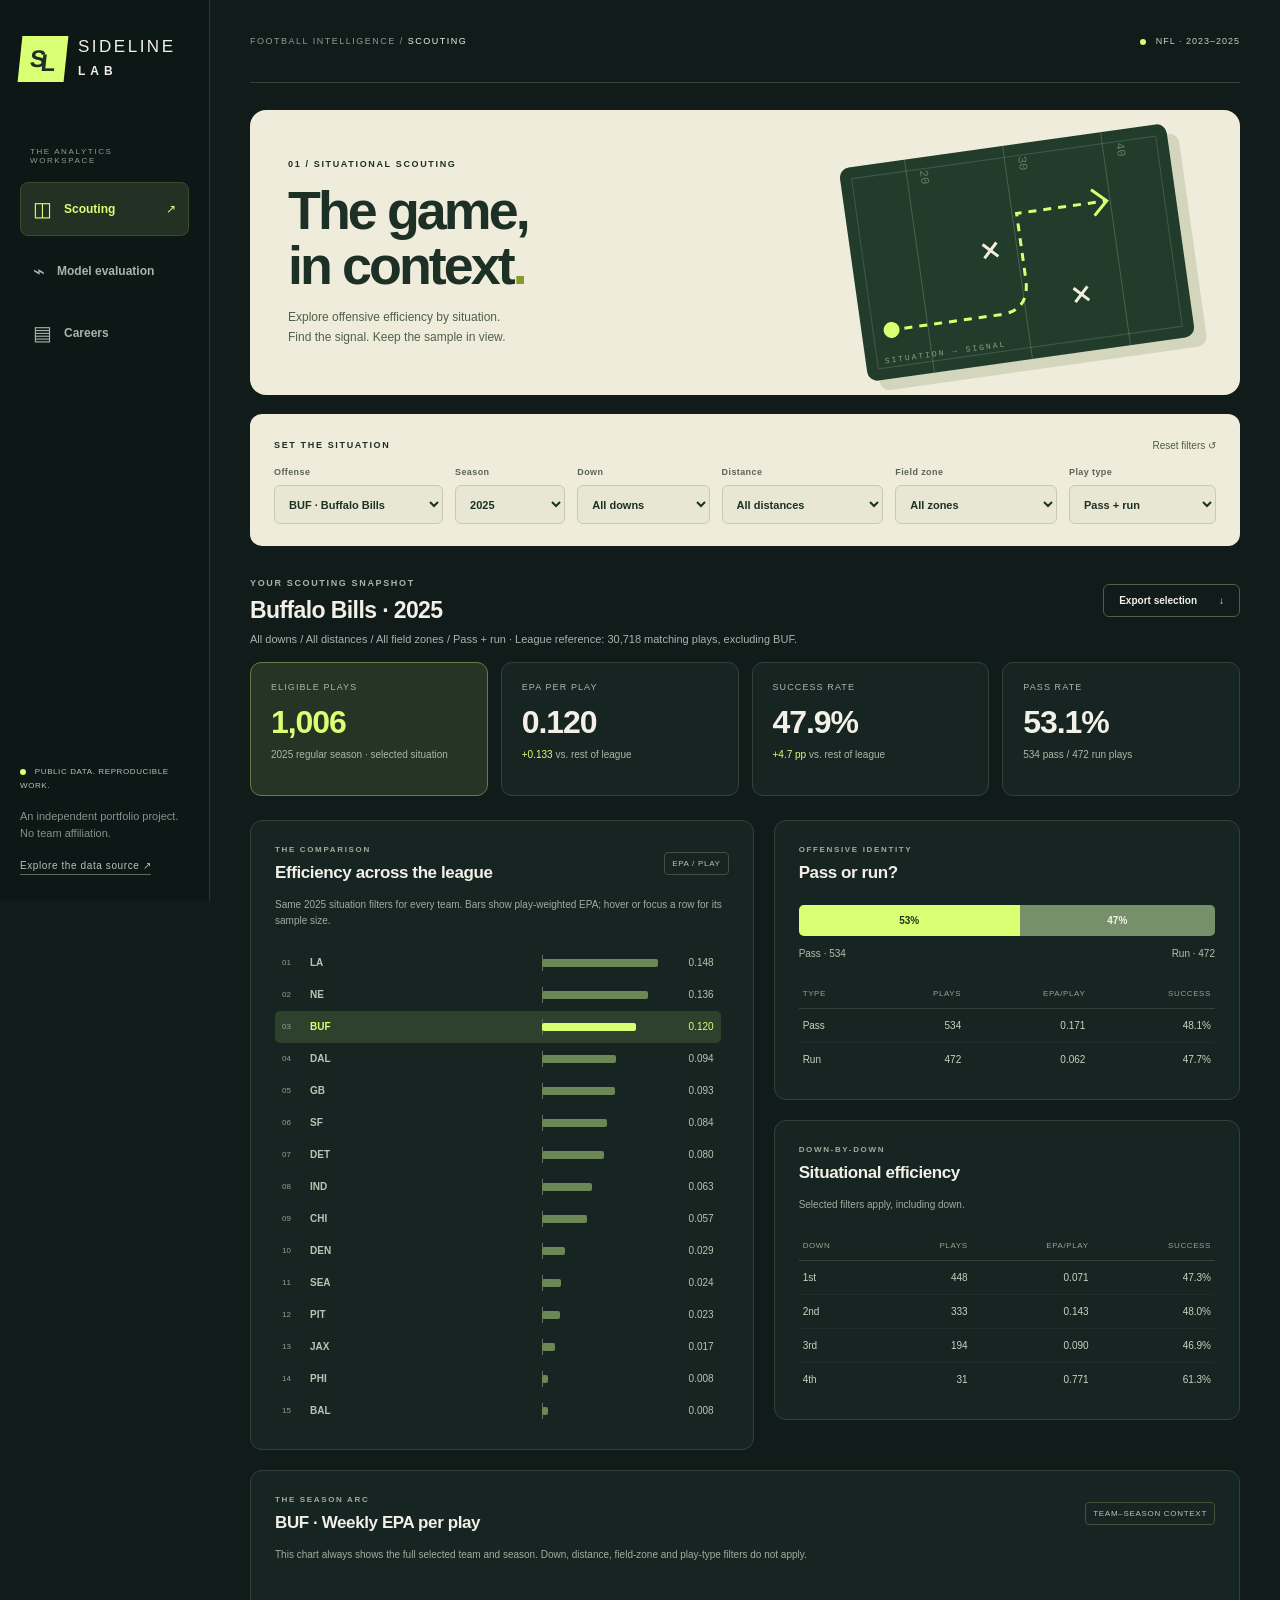
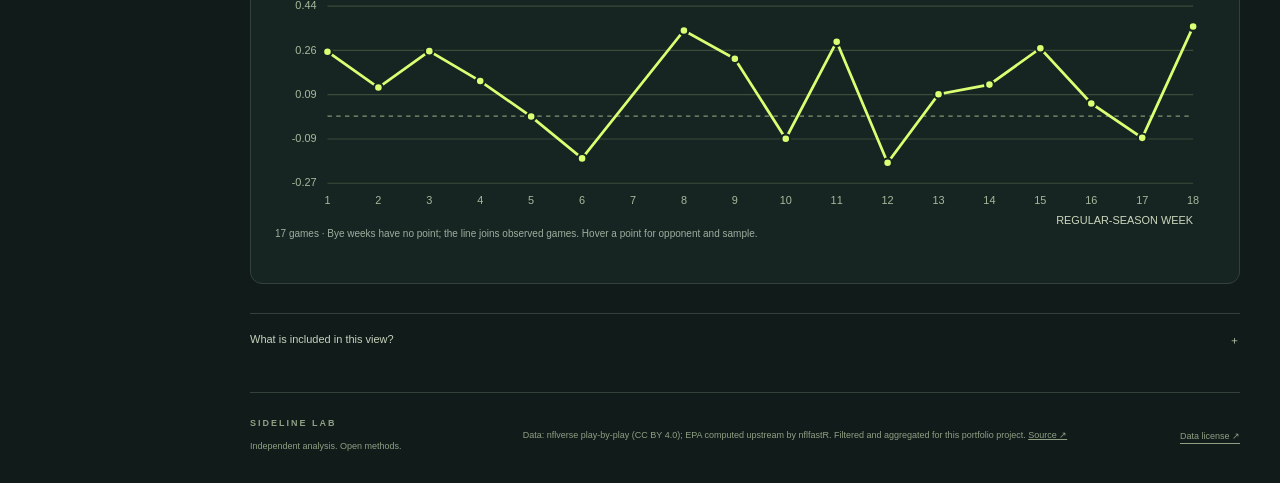
==== web/index.html @ 881b0ecb "Build Sideline Lab sports analytics portfolio" ====
<!doctype html>
<html lang="en">
<head>
  <meta charset="utf-8">
  <meta name="viewport" content="width=device-width, initial-scale=1">
  <meta name="description" content="Sideline Lab: reproducible NFL situational scouting, honest model evaluation, and a sourced sports analytics career tracker.">
  <meta name="color-scheme" content="dark light">
  <title>Sideline Lab · Sports analytics</title>
  <link rel="stylesheet" href="styles.css">
  <script src="app.js" defer></script>
</head>
<body>
  <a class="skip-link" href="#main">Skip to dashboard</a>
  <aside class="sidebar">
    <a class="brand" href="#scouting" aria-label="Sideline Lab home"><span class="brand-mark">S<span>L</span></span><span>SIDELINE<br><b>LAB</b></span></a>
    <p class="sidebar-label">THE ANALYTICS WORKSPACE</p>
    <nav class="tablist" role="tablist" aria-label="Dashboard views">
      <button id="tab-scouting" role="tab" aria-selected="true" aria-controls="scouting" tabindex="0" data-tab="scouting"><span aria-hidden="true">◫</span> Scouting <span class="nav-arrow" aria-hidden="true">↗</span></button>
      <button id="tab-model" role="tab" aria-selected="false" aria-controls="model" tabindex="-1" data-tab="model"><span aria-hidden="true">⌁</span> Model evaluation</button>
      <button id="tab-careers" role="tab" aria-selected="false" aria-controls="careers" tabindex="-1" data-tab="careers"><span aria-hidden="true">▤</span> Careers</button>
    </nav>
    <div class="sidebar-bottom"><span class="live-dot"></span> PUBLIC DATA. REPRODUCIBLE WORK.<p>An independent portfolio project.<br>No team affiliation.</p><a href="https://github.com/nflverse/nflverse-data/releases/tag/pbp" target="_blank" rel="noopener noreferrer">Explore the data source ↗</a></div>
  </aside>
  <main id="main" tabindex="-1">
    <header class="topbar"><span>FOOTBALL INTELLIGENCE / <b id="view-label">SCOUTING</b></span><span class="topbar-tag"><span class="live-dot"></span> NFL · 2023–2025</span></header>
    <div id="load-error" class="error-box" role="alert" hidden></div>
    <div id="loading" class="loading" role="status">Loading the playbook<span class="loading-dots">…</span></div>
    <section id="scouting" class="view" role="tabpanel" aria-labelledby="tab-scouting" hidden>
      <div class="hero"><div><p class="eyebrow">01 / SITUATIONAL SCOUTING</p><h1>The game,<br>in context<span>.</span></h1><p class="hero-copy">Explore offensive efficiency by situation.<br>Find the signal. Keep the sample in view.</p></div><div class="field-art" aria-hidden="true"><div class="field-line line-1"></div><div class="field-line line-2"></div><div class="field-line line-3"></div><span class="field-num n20">20</span><span class="field-num n30">30</span><span class="field-num n40">40</span><svg viewBox="0 0 330 180"><path d="M28 147 H140 Q170 147 170 115 V49 H260" fill="none" stroke="#d9ff72" stroke-width="3" stroke-dasharray="8 7"/><path d="m247 36 14 13-14 13" fill="none" stroke="#d9ff72" stroke-width="3"/><circle cx="30" cy="147" r="8" fill="#d9ff72"/><path d="m132 75 14 14m0-14-14 14m84 42 14 14m0-14-14 14" stroke="#f3eddd" stroke-width="3"/></svg><span class="field-badge">SITUATION → SIGNAL</span></div></div>
      <section class="filter-panel" aria-label="Scouting filters">
        <div class="filter-heading"><span class="eyebrow">SET THE SITUATION</span><button class="text-button" id="reset-filters">Reset filters ↺</button></div>
        <div class="filter-grid">
          <label>Offense<select id="team"></select></label><label>Season<select id="season"></select></label><label>Down<select id="down"><option value="all">All downs</option><option value="1">1st down</option><option value="2">2nd down</option><option value="3">3rd down</option><option value="4">4th down</option></select></label><label>Distance<select id="distance"><option value="all">All distances</option></select></label><label>Field zone<select id="field-zone"><option value="all">All zones</option></select></label><label>Play type<select id="play-type"><option value="all">Pass + run</option><option value="pass">Pass</option><option value="run">Run</option></select></label>
        </div>
      </section>
      <div class="section-heading"><div><p class="eyebrow">YOUR SCOUTING SNAPSHOT</p><h2 id="snapshot-title">Offensive profile</h2></div><button id="export-csv" class="button secondary">Export selection <span aria-hidden="true">↓</span></button></div>
      <p class="selection-summary" id="selection-summary" aria-live="polite"></p>
      <div id="sample-warning" class="notice" role="status" hidden></div>
      <div id="kpis" class="kpi-grid"></div>
      <div class="chart-grid">
        <article class="panel leaderboard-panel"><div class="panel-heading"><div><p class="eyebrow">THE COMPARISON</p><h3>Efficiency across the league</h3></div><span class="pill">EPA / PLAY</span></div><p class="chart-note" id="leaderboard-note"></p><div id="leaderboard" class="leaderboard"></div></article>
        <div class="stack"><article class="panel"><div class="panel-heading"><div><p class="eyebrow">OFFENSIVE IDENTITY</p><h3>Pass or run?</h3></div></div><div id="play-mix"></div><div id="play-type-comparison"></div></article><article class="panel"><div class="panel-heading"><div><p class="eyebrow">DOWN-BY-DOWN</p><h3>Situational efficiency</h3></div></div><p class="chart-note">Selected filters apply, including down.</p><div id="situations"></div></article></div>
      </div>
      <article class="panel weekly-panel"><div class="panel-heading"><div><p class="eyebrow">THE SEASON ARC</p><h3 id="weekly-title">Weekly EPA per play</h3></div><span class="pill">TEAM–SEASON CONTEXT</span></div><p class="chart-note">This chart always shows the full selected team and season. Down, distance, field-zone and play-type filters do not apply.</p><div id="weekly-chart"></div></article>
      <details class="methodology"><summary>What is included in this view? <span aria-hidden="true">＋</span></summary><div><p>Regular-season pass and run plays with a valid down, team, opponent and EPA. Quarterback scrambles, kneels and spikes are excluded. This is a filtered offensive sample, not every team snap.</p><p><b>EPA</b> is expected points added, supplied by nflfastR through nflverse. <b>Success</b> means EPA &gt; 0. Rates are play-weighted. The league reference uses the same selected situation and excludes the selected team. Historical results describe what happened; they do not establish what a coach should call next.</p><p>Field zones: red zone ≤ 20 yards from goal; opponent half &gt; 20 to 50; own half &gt; 50. Short distance includes goal-to-go at zero yards. Individual-play observations are correlated within games; no independent-play confidence interval is presented for EPA.</p><div id="audit-table"></div></div></details>
    </section>
    <section id="model" class="view" role="tabpanel" aria-labelledby="tab-model" hidden>
      <div class="page-intro"><p class="eyebrow">02 / MODEL EVALUATION</p><h1>Show the model.<br>Show its limits<span>.</span></h1><p>A transparent success-probability baseline with a fixed 2025 holdout.</p></div>
      <div class="notice model-notice"><b>A descriptive model, not a play recommendation.</b> Play type is observed, not randomized. These predictions do not estimate the causal effect of calling a pass or run.</div>
      <div class="split-timeline"><div><span>01 / SELECT</span><b>2023 → 2024</b><p>Fit on 2023. Select regularization using 2024 Brier score.</p></div><div><span>02 / REFIT</span><b>2023 + 2024</b><p>Refit with the selected penalty. Preprocessing learns from training data only.</p></div><div class="heldout"><span>03 / FIXED HOLDOUT</span><b>2025</b><p>Evaluate once on the full held-out season. No random play split.</p></div></div>
      <div id="model-kpis" class="kpi-grid"></div>
      <div class="chart-grid model-grid"><article class="panel"><div class="panel-heading"><div><p class="eyebrow">PROBABILITIES, CHECKED</p><h3>Calibration on unseen games</h3></div><span class="pill">2025 ONLY</span></div><p class="chart-note">Each point is a prediction bin. Whiskers show the 95% Wilson interval for observed success; the dashed line is perfect calibration.</p><div id="calibration-chart"></div><div class="chart-legend"><span><i class="legend-dot"></i> Observed success</span><span><i class="legend-line"></i> Perfect calibration</span></div></article><article class="panel"><div class="panel-heading"><div><p class="eyebrow">EARN THE COMPLEXITY</p><h3>Model vs. constant baseline</h3></div></div><div id="metric-table"></div><div id="bootstrap-result" class="inset-note"></div></article></div>
      <article class="panel"><div class="panel-heading"><div><p class="eyebrow">THE EVIDENCE</p><h3>Calibration detail</h3></div></div><div id="calibration-table" class="table-scroll"></div></article>
      <details class="methodology"><summary>Model design and limitations <span aria-hidden="true">＋</span></summary><div><p id="model-method"></p><p id="model-features"></p><p>The constant baseline predicts the 2023–2024 training success rate for every test play. AUC measures discrimination; Brier score and log loss measure probability quality. Lower Brier/log loss and higher AUC are better. A modest AUC can coexist with a small improvement in calibration-oriented scores.</p><p>Player identity, personnel, defensive alignment, play design and injuries are absent. This is a simple benchmark, not a production scouting system. Intervals for calibration are binomial summaries; game-cluster bootstrap uncertainty for the Brier difference is conditional on the fitted model and does not include model-training uncertainty.</p></div></details>
    </section>
    <section id="careers" class="view" role="tabpanel" aria-labelledby="tab-careers" hidden>
      <div class="page-intro"><p class="eyebrow">03 / THE CAREER LANDSCAPE</p><h1>Build for the<br>work teams need<span>.</span></h1><p>Analyst, data science and data engineering leads, with source links and visible review limits.</p></div>
      <div id="career-error" class="error-box" hidden></div>
      <div id="career-stats" class="career-stats"></div>
      <div class="notice"><b>A readable listing is a lead.</b> “Application form verified” means a form was visible when checked. “Listed” means the source was accessible; ongoing acceptance may need confirmation. Blocked and unreviewed boards do not mean zero vacancies.</div>
      <section class="filter-panel" aria-label="Career filters"><div class="filter-grid career-filters"><label>Search<input id="career-search" type="search" placeholder="Team, title or skill…"></label><label>League<select id="career-league"><option value="all">All leagues</option></select></label><label>Role family<select id="career-family"><option value="all">All role families</option></select></label><label>Evidence status<select id="career-status"><option value="all">All statuses</option></select></label></div></section>
      <div class="section-heading"><div><p class="eyebrow">SOURCE-LINKED OPPORTUNITIES</p><h2 id="career-result-count" aria-live="polite">Role leads</h2></div><span id="checked-on" class="muted"></span></div><div id="job-list" class="job-list"></div>
      <article class="panel coverage-panel"><div class="panel-heading"><div><p class="eyebrow">COVERAGE IS PART OF THE RESULT</p><h3>Team career-board review</h3></div></div><p class="chart-note">This inventory defines the research scope. Dynamic or inaccessible boards remain visible. The table follows the selected league and search.</p><div id="coverage-table" class="table-scroll"></div></article>
    </section>
    <footer><div><b>SIDELINE LAB</b><span>Independent analysis. Open methods.</span></div><p id="attribution">Data: nflverse · EPA: nflfastR · CC BY 4.0</p><a href="https://creativecommons.org/licenses/by/4.0/" target="_blank" rel="noopener noreferrer">Data license ↗</a></footer>
  </main>
</body>
</html>
---- web/styles.css ----
@import url('data:text/css,');
:root{--bg:#101b1a;--panel:#172522;--panel-2:#1c2e29;--line:#32423a;--text:#f2f0e7;--muted:#a7b5ac;--lime:#d9ff72;--cream:#f0ecdc;--ink:#1c3025;--orange:#f5b582;--red:#ed9b8e;--radius:16px;--sidebar:210px;font-family:Inter,ui-sans-serif,-apple-system,BlinkMacSystemFont,"Segoe UI",sans-serif;color:var(--text);background:var(--bg);font-synthesis:none}
*{box-sizing:border-box}body{margin:0}button,input,select{font:inherit}button,a,select,input{ -webkit-tap-highlight-color:transparent}button,a{touch-action:manipulation}button{cursor:pointer}a{color:inherit}button:focus-visible,a:focus-visible,select:focus-visible,input:focus-visible,summary:focus-visible{outline:3px solid var(--orange);outline-offset:4px}button:disabled{cursor:not-allowed;opacity:.45}[hidden]{display:none!important}.skip-link{position:fixed;top:-100px;left:20px;z-index:100;background:var(--lime);color:var(--ink);padding:14px;border-radius:8px}.skip-link:focus{top:15px}.sidebar{position:fixed;inset:0 auto 0 0;width:var(--sidebar);padding:36px 20px 25px;background:#0d1715;border-right:1px solid #2a3a30;display:flex;flex-direction:column;z-index:10}.brand{display:flex;align-items:center;gap:12px;text-decoration:none;font-size:17px;letter-spacing:2.5px;line-height:1.35}.brand b{font-size:12px;letter-spacing:5px}.brand-mark{width:46px;height:46px;color:var(--ink);background:var(--lime);display:flex;align-items:center;justify-content:center;font-weight:850;font-size:24px;letter-spacing:-5px;transform:skew(-6deg);padding-right:5px}.brand-mark span{padding-top:9px}.sidebar-label{font-size:8px;letter-spacing:1.6px;color:#8d9c92;margin:65px 10px 17px}.tablist{display:flex;flex-direction:column;gap:8px}.tablist button{display:flex;align-items:center;gap:12px;color:var(--muted);border:1px solid transparent;background:transparent;padding:14px 12px;border-radius:8px;text-align:left;font-size:12px;font-weight:600;white-space:nowrap}.tablist button>span:first-child{font-size:20px;font-weight:400}.tablist button[aria-selected=true]{color:var(--lime);background:#223124;border-color:#3c4b2c}.nav-arrow{margin-left:auto}.sidebar-bottom{margin-top:auto;font-size:8px;line-height:1.8;letter-spacing:.6px;color:#b6c2b6}.sidebar-bottom p{font-size:11px;color:#83938a;letter-spacing:0;line-height:1.6;margin:14px 0}.sidebar-bottom a{font-size:10px;text-decoration:none;border-bottom:1px solid #5c6c58;padding-bottom:3px}.live-dot{display:inline-block;width:6px;height:6px;border-radius:50%;background:var(--lime);margin-right:6px;vertical-align:middle}main{margin-left:var(--sidebar);padding:0 40px;max-width:1800px}.topbar{display:flex;justify-content:space-between;gap:20px;align-items:center;height:83px;color:#889e92;font-size:9px;letter-spacing:1.5px;border-bottom:1px solid var(--line);margin-bottom:27px}.topbar b{color:var(--text);font-weight:500}.topbar-tag{color:#c3d1c3;font-size:9px;letter-spacing:1px}.hero{background:var(--cream);color:var(--ink);border-radius:var(--radius);min-height:285px;padding:32px 38px;display:flex;justify-content:space-between;align-items:center;overflow:hidden;position:relative}.eyebrow{font-size:9px;letter-spacing:1.65px;font-weight:650;margin:0 0 12px;line-height:1.5}.hero h1,.page-intro h1{font-size:clamp(34px,4.2vw,58px);font-weight:650;letter-spacing:-2.9px;line-height:1.02;margin:0 0 15px}.hero h1>span{color:#859c2c}.hero-copy{font-size:12px;line-height:1.65;color:#50604a;margin:0}.field-art{position:relative;width:330px;min-width:260px;height:215px;background:#213c2a;border-radius:10px;transform:rotate(-8deg);box-shadow:11px 11px 0 #d3d5bc;margin-right:20px;overflow:hidden}.field-art:after{content:"";position:absolute;inset:11px;border:1px solid #ffffff25;pointer-events:none}.field-line{position:absolute;top:0;bottom:0;width:1px;background:#d9e5d438}.line-1{left:20%}.line-2{left:50%}.line-3{left:80%}.field-art svg{position:absolute;inset:13px 0 0;width:100%;height:90%}.field-num{position:absolute;top:13px;color:#d5e5ca60;font:12px monospace;transform:rotate(90deg)}.n20{left:23%}.n30{left:53%}.n40{left:83%}.field-badge{position:absolute;bottom:14px;left:19px;color:#e6eddb8c;font:8px monospace;letter-spacing:2px}.filter-panel{background:var(--cream);color:var(--ink);padding:22px 24px;border-radius:12px;margin-top:19px}.filter-heading{display:flex;align-items:center;justify-content:space-between;margin-bottom:12px}.filter-heading .eyebrow{margin:0}.text-button{border:0;background:transparent;color:#4b5e40;font-size:10px;padding:4px 0}.filter-grid{display:grid;grid-template-columns:1.15fr .75fr .9fr 1.1fr 1.1fr 1fr;gap:12px}.filter-grid label{font-size:9px;color:#5b6551;letter-spacing:.4px;font-weight:600;display:flex;flex-direction:column;gap:8px}select,input{width:100%;min-height:39px;border:1px solid #c5cbb4;background:#e7e7d4;color:var(--ink);border-radius:6px;padding:9px 10px;font-size:11px;font-weight:550}input::placeholder{color:#79836d}select{cursor:pointer;padding-right:25px}.section-heading{display:flex;align-items:center;justify-content:space-between;gap:18px;margin-top:31px;margin-bottom:9px}.section-heading .eyebrow{color:var(--muted);margin-bottom:6px}h2{font-size:23px;letter-spacing:-.6px;margin:0;font-weight:550}h3{font-size:17px;letter-spacing:-.4px;margin:0;font-weight:550}.button{display:inline-flex;justify-content:center;align-items:center;gap:22px;border:1px solid #53644d;background:var(--lime);border-radius:6px;color:var(--ink);padding:10px 15px;font-size:10px;font-weight:650}.button.secondary{background:transparent;color:var(--text);border-color:#516043}.selection-summary{font-size:11px;color:var(--muted);margin:0 0 17px}.kpi-grid{display:grid;grid-template-columns:repeat(4,1fr);gap:13px;margin:16px 0 24px}.kpi{background:var(--panel);border:1px solid var(--line);border-radius:11px;padding:19px 20px;min-height:134px}.kpi:first-child{border-color:#647c48;background:#253425}.kpi-label{color:#a7b8a7;text-transform:uppercase;font-size:9px;letter-spacing:1.1px;display:flex;justify-content:space-between}.kpi-number{font-size:32px;letter-spacing:-1.1px;margin:14px 0 9px;font-weight:550;line-height:1}.kpi-number.lime{color:var(--lime)}.kpi-detail{font-size:10px;color:#a9b7a6;line-height:1.5;margin:0}.positive{color:var(--lime)}.negative{color:var(--orange)}.chart-grid{display:grid;grid-template-columns:1.08fr 1fr;gap:20px;align-items:stretch}.panel{background:var(--panel);border:1px solid var(--line);border-radius:12px;padding:23px 24px;min-width:0}.panel-heading{display:flex;justify-content:space-between;gap:12px;align-items:center;margin-bottom:14px}.panel-heading .eyebrow{font-size:8px;color:#9caf9b;margin-bottom:7px}.pill{font-size:8px;letter-spacing:.7px;border:1px solid #41513c;border-radius:4px;padding:6px 7px;color:#b6c5a9;white-space:nowrap;flex-shrink:0}.chart-note{font-size:10px;color:#9dae9f;line-height:1.6;margin:0 0 18px}.stack{display:flex;flex-direction:column;gap:20px}.leaderboard{max-height:479px;overflow-y:auto;padding-right:8px;scrollbar-color:#5e744c var(--panel);scrollbar-width:thin}.rank-row{display:grid;grid-template-columns:20px 44px 1fr 48px;gap:8px;align-items:center;padding:8px 7px;font-size:10px;border-radius:5px}.rank-row.selected{background:#2d412d}.rank{font-size:8px;color:#91a18f}.team-abbr{font-weight:650;color:#b8c5b3}.rank-row.selected .team-abbr{color:var(--lime)}.bar-track{height:16px;background:linear-gradient(to right,transparent calc(var(--zero) - .5px),#60705b calc(var(--zero) - .5px),#60705b calc(var(--zero) + .5px),transparent calc(var(--zero) + .5px));position:relative}.bar-fill{height:8px;border-radius:2px;position:absolute;top:4px;background:#6c8656;min-width:2px}.bar-fill.negative-bar{background:#a57e60}.rank-row.selected .bar-fill{background:var(--lime)}.rank-row .value{font-variant-numeric:tabular-nums;text-align:right;color:#b7c6b0}.rank-row.selected .value{color:var(--lime)}.rank-row small{font-size:8px;color:#8a9c87}.mix-bar{display:flex;height:31px;border-radius:5px;overflow:hidden;background:#2b3d31;margin:22px 0 12px}.mix-pass{background:var(--lime);color:#20321a}.mix-run{background:#76906c;color:#f3f4eb}.mix-bar>span{display:flex;align-items:center;justify-content:center;min-width:0;font-size:10px;font-weight:700;overflow:hidden;white-space:nowrap}.mix-labels{display:flex;justify-content:space-between;font-size:10px;color:#b2c2a8;margin-bottom:20px}.mini-table{width:100%;border-collapse:collapse;font-size:10px}.mini-table th{font-weight:450;font-size:8px;color:#92a58e;text-align:right;letter-spacing:.6px;text-transform:uppercase;padding:10px 4px;border-bottom:1px solid var(--line)}.mini-table td{padding:11px 4px;text-align:right;border-bottom:1px solid #ffffff08;font-variant-numeric:tabular-nums;color:#c9d2be}.mini-table th:first-child,.mini-table td:first-child{text-align:left}.mini-table tr:last-child td{border-bottom:0}.weekly-panel{margin-top:20px}.svg-chart{display:block;width:100%;height:auto;overflow:visible}.svg-chart text{font-family:inherit;font-size:10px;fill:#a7b99d}.svg-chart .grid-line{stroke:#3a4d3b;stroke-width:1}.svg-chart .zero-line{stroke:#809471;stroke-dasharray:4 4}.svg-chart .axis-title{font-size:10px;fill:#cad7be}.svg-chart .data-line{stroke:var(--lime);stroke-width:2.5;fill:none}.svg-chart .data-dot{fill:var(--lime);stroke:var(--panel);stroke-width:2}.chart-legend{display:flex;flex-wrap:wrap;justify-content:center;gap:22px;font-size:9px;color:#b4c5aa;margin-top:12px}.chart-legend>span{display:flex;align-items:center;gap:7px}.legend-dot{height:7px;width:7px;border-radius:50%;background:var(--lime)}.legend-line{height:0;width:19px;border-top:1px dashed #91a380}.methodology{border-top:1px solid var(--line);margin-top:29px;font-size:11px;color:var(--muted)}.methodology summary{list-style:none;display:flex;justify-content:space-between;cursor:pointer;padding:19px 0;color:#c7d2bc;font-size:11px}.methodology summary::-webkit-details-marker{display:none}.methodology>div{padding:0 0 18px;max-width:950px}.methodology p{line-height:1.8;margin:0 0 13px}.notice,.error-box{background:#2b3624;border:1px solid #566340;color:#c5d7ad;border-radius:8px;font-size:11px;line-height:1.65;padding:14px 17px;margin:18px 0}.notice b{color:#e0e8cb}.notice.warning{background:#3c3124;border-color:#856145;color:#f1c7a4}.error-box{background:#422d26;color:#ffcfba;border-color:#9d6e52}.error-box code{padding:2px 5px;background:#251e1b;border-radius:3px;color:#fff}.empty-state{color:var(--muted);padding:30px 12px;text-align:center;font-size:12px;line-height:1.7}.page-intro{padding:17px 0 20px}.page-intro .eyebrow{color:var(--lime);margin-bottom:20px}.page-intro h1{font-size:clamp(34px,4vw,54px);line-height:1.08}.page-intro h1>span{color:var(--lime)}.page-intro>p:last-child{font-size:12px;color:var(--muted);line-height:1.7;max-width:600px}.model-notice{margin:0 0 22px}.split-timeline{display:grid;grid-template-columns:repeat(3,1fr);gap:12px;margin-bottom:25px}.split-timeline>div{border:1px solid var(--line);padding:19px;border-radius:9px}.split-timeline span{font-size:8px;letter-spacing:1.3px;color:var(--muted)}.split-timeline b{display:block;margin:13px 0 8px;font-size:22px;letter-spacing:-.5px;font-weight:500}.split-timeline p{font-size:10px;line-height:1.7;color:var(--muted);margin:0}.split-timeline .heldout{background:var(--cream);color:var(--ink)}.split-timeline .heldout span,.split-timeline .heldout p{color:#5b6a4c}.model-grid{margin-bottom:20px}.metric-table td,.metric-table th{padding:15px 5px}.metric-table td strong{color:var(--lime);font-weight:550}.inset-note{padding:15px;background:#21321f;border-left:2px solid var(--lime);font-size:10px;line-height:1.8;color:#bdcdb0;margin-top:22px}.table-scroll{overflow-x:auto}.table-scroll table{min-width:500px}.career-stats{display:grid;grid-template-columns:repeat(4,1fr);gap:14px;margin:10px 0 20px}.career-stat{border-top:1px solid #6d8057;padding:15px 4px 0}.career-stat b{display:block;font-size:30px;font-weight:500;letter-spacing:-1px;color:var(--lime)}.career-stat span{font-size:10px;color:var(--muted);display:block;margin-top:6px}.career-filters{grid-template-columns:1.5fr 1fr 1fr 1.15fr}.muted{font-size:10px;color:var(--muted)}.job-list{display:grid;grid-template-columns:repeat(2,minmax(0,1fr));gap:15px;margin:20px 0 27px}.job-card{border:1px solid var(--line);background:var(--panel);border-radius:11px;padding:22px;display:flex;flex-direction:column;min-width:0}.job-topline{display:flex;justify-content:space-between;align-items:center;gap:9px}.job-league{font-size:8px;letter-spacing:1px;color:var(--lime);border:1px solid #5e7148;border-radius:4px;padding:4px 6px}.job-status{font-size:9px;color:#c2cbb8;text-align:right;line-height:1.5}.job-status.verified{color:var(--lime)}.job-status.conflict{color:var(--orange)}.job-card h3{font-size:17px;line-height:1.4;margin:17px 0 8px}.job-team{font-size:11px;color:#bdcbb4;margin:0 0 7px}.job-location{font-size:10px;color:var(--muted);margin:0 0 16px;line-height:1.6}.skill-tags{display:flex;flex-wrap:wrap;gap:6px;margin-bottom:19px}.skill-tag{font-size:9px;padding:5px 7px;border-radius:4px;background:#29382a;color:#bbcaad}.job-card .job-source{font-size:10px;margin-top:auto;display:flex;align-items:center;justify-content:space-between;text-decoration:none;border-top:1px solid var(--line);padding-top:15px;color:var(--text)}.job-source:hover{color:var(--lime)}.job-card .job-note{font-size:10px;line-height:1.65;color:#afbea4;margin:0 0 16px}.coverage-panel{margin-top:26px}.coverage-table th:nth-child(1),.coverage-table td:nth-child(1){min-width:150px}.coverage-table td{white-space:normal;text-align:left;line-height:1.6;vertical-align:top}.coverage-table th{text-align:left}.coverage-table td a{color:var(--lime);font-size:10px;text-decoration:underline;text-underline-offset:3px}.coverage-table .coverage-notes{font-size:9px;color:#91a38a;max-width:320px}.status-badge{display:inline-block;font-size:8px;text-transform:uppercase;letter-spacing:.6px;padding:4px 6px;border:1px solid #4b6042;border-radius:4px;color:#c4d7b0}.status-badge.blocked,.status-badge.unreviewed{color:#e2ba8a;border-color:#6e5941}.loading{padding:80px 25px;text-align:center;font-size:15px;color:var(--muted)}footer{display:flex;align-items:center;justify-content:space-between;gap:24px;border-top:1px solid var(--line);margin-top:25px;padding:25px 0 30px;color:#8ea084}footer>div{min-width:160px}footer b{font-size:9px;letter-spacing:2px;font-weight:600;display:block;margin-bottom:7px}footer span{font-size:9px}footer p{font-size:9px;line-height:1.7;max-width:590px;margin:0}footer>a{font-size:9px;white-space:nowrap;text-underline-offset:4px}
@media(min-width:1550px){main{padding:0 60px}.hero{min-height:310px}.field-art{width:390px;height:230px;margin-right:70px}}
@media(max-width:1150px){:root{--sidebar:175px}.sidebar{padding:28px 13px}.brand{gap:9px;font-size:14px;letter-spacing:2px}.brand-mark{width:39px;height:39px;font-size:21px}.sidebar-label{font-size:7px;letter-spacing:1px}.tablist button{font-size:11px;gap:8px;padding:12px 9px}main{padding:0 24px}.hero{padding:29px;min-height:260px}.field-art{width:270px;min-width:230px;margin-right:0;height:190px}.filter-grid{gap:8px}.filter-panel{padding:19px}.kpi{padding:16px 14px}.kpi-number{font-size:28px}.panel{padding:20px}.pill{font-size:7px}.chart-grid{gap:15px}h3{font-size:16px}}
@media(max-width:900px){.hero h1{font-size:44px}.field-art{min-width:210px;width:230px;height:175px}.filter-grid{grid-template-columns:repeat(3,1fr);gap:13px}.filter-grid select{font-size:11px}.kpi-grid{grid-template-columns:repeat(2,1fr)}.kpi{min-height:122px}.chart-grid{grid-template-columns:1fr}.leaderboard{max-height:320px}.rank-row{grid-template-columns:24px 55px 1fr 56px;padding:9px}.stack{display:grid;grid-template-columns:1fr 1fr;gap:15px}.panel-heading{align-items:flex-start}.pill{white-space:normal;line-height:1.5;max-width:110px}.split-timeline{gap:8px}.split-timeline>div{padding:14px}.split-timeline b{font-size:19px}.model-grid{grid-template-columns:1fr}.career-stats{grid-template-columns:repeat(2,1fr)}.career-filters{grid-template-columns:repeat(2,1fr)}.job-list{grid-template-columns:1fr}footer{flex-wrap:wrap;gap:14px}footer p{order:3;max-width:100%}}
@media(max-width:680px){:root{--sidebar:0px}.sidebar{position:sticky;top:0;width:100%;padding:12px 17px;border-right:0;border-bottom:1px solid var(--line);display:block;background:#0d1715f5;backdrop-filter:blur(12px)}.brand{display:none}.sidebar-label,.sidebar-bottom{display:none}.tablist{flex-direction:row;gap:5px;justify-content:space-between}.tablist button{padding:9px 10px;font-size:10px;gap:7px}.tablist button>span:first-child{font-size:16px}.nav-arrow{display:none}main{margin-left:0;padding:0 17px}.topbar{height:62px;margin-bottom:16px;font-size:7px;letter-spacing:1px;gap:9px}.topbar-tag{font-size:8px;white-space:nowrap}.hero{padding:25px 24px;min-height:260px;align-items:flex-start}.hero h1{font-size:43px;letter-spacing:-2px}.hero .eyebrow{font-size:8px}.hero-copy{font-size:11px}.field-art{position:absolute;right:-88px;top:66px;opacity:.22;width:240px;height:180px;pointer-events:none}.hero>div:first-child{z-index:1;position:relative}.filter-panel{padding:17px 15px;margin-top:14px}.filter-grid{grid-template-columns:repeat(2,1fr);gap:13px 10px}.filter-grid label{font-size:9px}.filter-grid select,.filter-grid input{min-height:42px;font-size:11px}.section-heading{margin-top:25px}h2{font-size:21px}.section-heading .button{padding:9px 11px;gap:9px;font-size:9px}.section-heading .eyebrow{font-size:8px}.kpi-grid{gap:10px;margin-bottom:18px}.kpi{padding:15px 13px;min-height:125px}.kpi-label{font-size:8px;letter-spacing:.8px}.kpi-number{font-size:29px}.kpi-detail{font-size:9px}.stack{display:flex}.chart-grid{gap:15px}.panel{padding:20px 17px}.weekly-panel{margin-top:15px}.panel h3{font-size:16px}.weekly-panel .pill{font-size:7px;max-width:98px}.selection-summary{font-size:10px;line-height:1.7}.page-intro{padding-top:16px}.page-intro h1{font-size:38px;letter-spacing:-1.9px}.page-intro>p:last-child{font-size:11px}.split-timeline{grid-template-columns:1fr}.split-timeline>div{display:grid;grid-template-columns:1fr 1fr;align-items:center;padding:15px}.split-timeline b{margin:0;text-align:right;font-size:20px}.split-timeline p{grid-column:1/-1;padding-top:10px}.notice{font-size:10px;padding:13px}.career-filters{grid-template-columns:repeat(2,1fr)}.career-filters label:first-child{grid-column:1/-1}.career-filters label:last-child{grid-column:1/-1}.career-stat b{font-size:27px}.career-stats{gap:12px}.job-card{padding:20px 17px}.job-card h3{font-size:17px}.section-heading .muted{font-size:8px;max-width:100px;line-height:1.7;text-align:right}footer{padding-bottom:24px}.chart-legend{gap:12px;font-size:8px}.methodology p{font-size:10px}}
@media(prefers-reduced-motion:no-preference){.view{animation:appear .2s ease-out}@keyframes appear{from{opacity:.45;transform:translateY(4px)}to{opacity:1;transform:none}}}
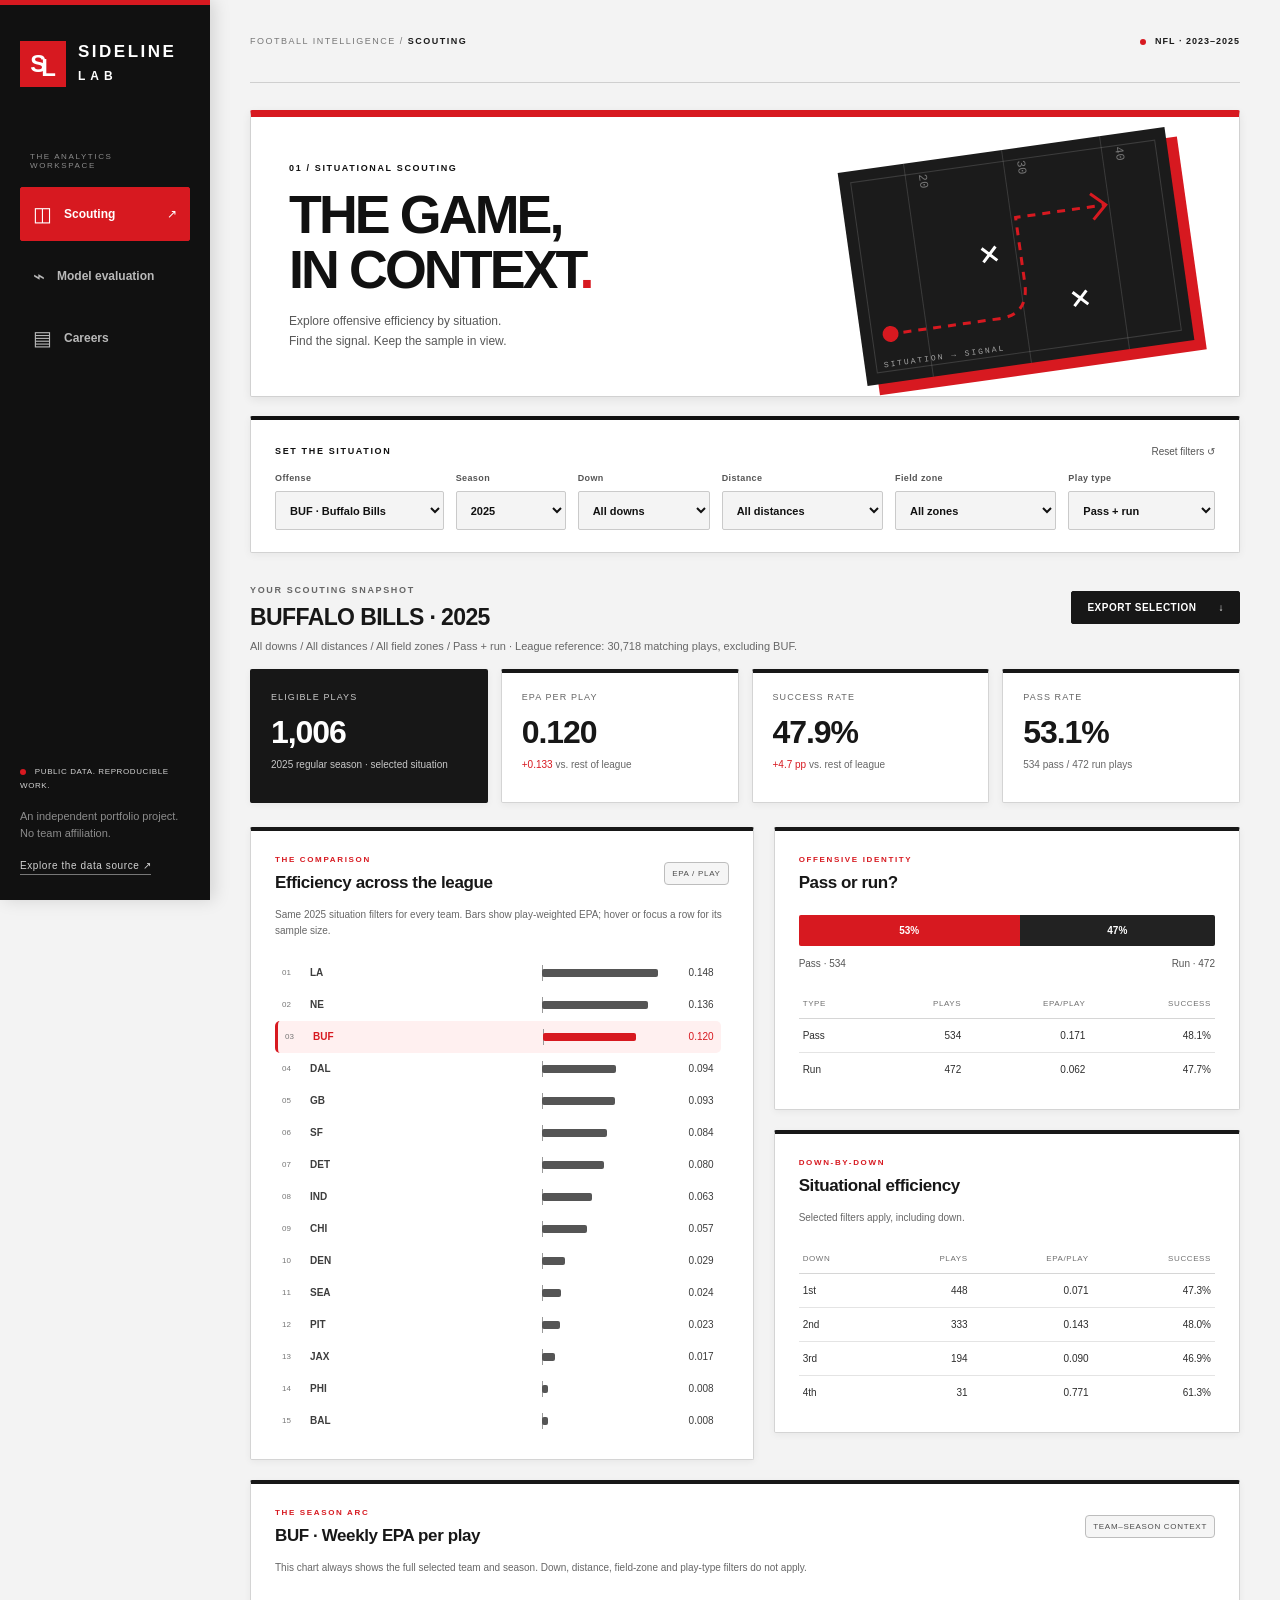
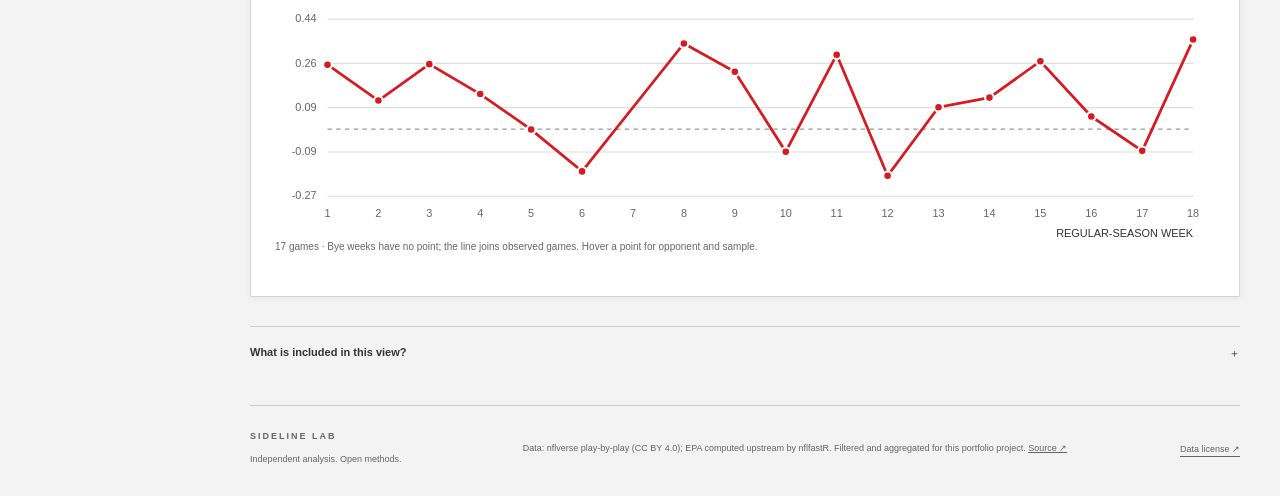
==== commit 350a8968: "Restyle dashboard with editorial sports theme" ====
--- a/web/index.html
+++ b/web/index.html
@@ -4,9 +4,10 @@
   <meta charset="utf-8">
   <meta name="viewport" content="width=device-width, initial-scale=1">
   <meta name="description" content="Sideline Lab: reproducible NFL situational scouting, honest model evaluation, and a sourced sports analytics career tracker.">
-  <meta name="color-scheme" content="dark light">
+  <meta name="color-scheme" content="light">
+  <meta name="theme-color" content="#111111">
   <title>Sideline Lab · Sports analytics</title>
-  <link rel="stylesheet" href="styles.css">
+  <link rel="stylesheet" href="styles.css?v=20261101">
   <script src="app.js" defer></script>
 </head>
 <body>
@@ -26,7 +27,7 @@
     <div id="load-error" class="error-box" role="alert" hidden></div>
     <div id="loading" class="loading" role="status">Loading the playbook<span class="loading-dots">…</span></div>
     <section id="scouting" class="view" role="tabpanel" aria-labelledby="tab-scouting" hidden>
-      <div class="hero"><div><p class="eyebrow">01 / SITUATIONAL SCOUTING</p><h1>The game,<br>in context<span>.</span></h1><p class="hero-copy">Explore offensive efficiency by situation.<br>Find the signal. Keep the sample in view.</p></div><div class="field-art" aria-hidden="true"><div class="field-line line-1"></div><div class="field-line line-2"></div><div class="field-line line-3"></div><span class="field-num n20">20</span><span class="field-num n30">30</span><span class="field-num n40">40</span><svg viewBox="0 0 330 180"><path d="M28 147 H140 Q170 147 170 115 V49 H260" fill="none" stroke="#d9ff72" stroke-width="3" stroke-dasharray="8 7"/><path d="m247 36 14 13-14 13" fill="none" stroke="#d9ff72" stroke-width="3"/><circle cx="30" cy="147" r="8" fill="#d9ff72"/><path d="m132 75 14 14m0-14-14 14m84 42 14 14m0-14-14 14" stroke="#f3eddd" stroke-width="3"/></svg><span class="field-badge">SITUATION → SIGNAL</span></div></div>
+      <div class="hero"><div><p class="eyebrow">01 / SITUATIONAL SCOUTING</p><h1>The game,<br>in context<span>.</span></h1><p class="hero-copy">Explore offensive efficiency by situation.<br>Find the signal. Keep the sample in view.</p></div><div class="field-art" aria-hidden="true"><div class="field-line line-1"></div><div class="field-line line-2"></div><div class="field-line line-3"></div><span class="field-num n20">20</span><span class="field-num n30">30</span><span class="field-num n40">40</span><svg viewBox="0 0 330 180"><path d="M28 147 H140 Q170 147 170 115 V49 H260" fill="none" stroke="#d71920" stroke-width="3" stroke-dasharray="8 7"/><path d="m247 36 14 13-14 13" fill="none" stroke="#d71920" stroke-width="3"/><circle cx="30" cy="147" r="8" fill="#d71920"/><path d="m132 75 14 14m0-14-14 14m84 42 14 14m0-14-14 14" stroke="#ffffff" stroke-width="3"/></svg><span class="field-badge">SITUATION → SIGNAL</span></div></div>
       <section class="filter-panel" aria-label="Scouting filters">
         <div class="filter-heading"><span class="eyebrow">SET THE SITUATION</span><button class="text-button" id="reset-filters">Reset filters ↺</button></div>
         <div class="filter-grid">
--- a/web/styles.css
+++ b/web/styles.css
@@ -1,8 +1,103 @@
-@import url('data:text/css,');
-:root{--bg:#101b1a;--panel:#172522;--panel-2:#1c2e29;--line:#32423a;--text:#f2f0e7;--muted:#a7b5ac;--lime:#d9ff72;--cream:#f0ecdc;--ink:#1c3025;--orange:#f5b582;--red:#ed9b8e;--radius:16px;--sidebar:210px;font-family:Inter,ui-sans-serif,-apple-system,BlinkMacSystemFont,"Segoe UI",sans-serif;color:var(--text);background:var(--bg);font-synthesis:none}
+:root{--bg:#f3f3f3;--panel:#fff;--panel-2:#f7f7f7;--line:#d6d6d6;--text:#171717;--muted:#666;--lime:#d71920;--cream:#fff;--ink:#151515;--orange:#b45309;--red:#d71920;--radius:3px;--sidebar:210px;--font-body:Arial,"Helvetica Neue",sans-serif;--font-display:"Arial Narrow","Roboto Condensed","Helvetica Neue Condensed",Impact,sans-serif;font-family:var(--font-body);color:var(--text);background:var(--bg);font-synthesis:none}
 *{box-sizing:border-box}body{margin:0}button,input,select{font:inherit}button,a,select,input{ -webkit-tap-highlight-color:transparent}button,a{touch-action:manipulation}button{cursor:pointer}a{color:inherit}button:focus-visible,a:focus-visible,select:focus-visible,input:focus-visible,summary:focus-visible{outline:3px solid var(--orange);outline-offset:4px}button:disabled{cursor:not-allowed;opacity:.45}[hidden]{display:none!important}.skip-link{position:fixed;top:-100px;left:20px;z-index:100;background:var(--lime);color:var(--ink);padding:14px;border-radius:8px}.skip-link:focus{top:15px}.sidebar{position:fixed;inset:0 auto 0 0;width:var(--sidebar);padding:36px 20px 25px;background:#0d1715;border-right:1px solid #2a3a30;display:flex;flex-direction:column;z-index:10}.brand{display:flex;align-items:center;gap:12px;text-decoration:none;font-size:17px;letter-spacing:2.5px;line-height:1.35}.brand b{font-size:12px;letter-spacing:5px}.brand-mark{width:46px;height:46px;color:var(--ink);background:var(--lime);display:flex;align-items:center;justify-content:center;font-weight:850;font-size:24px;letter-spacing:-5px;transform:skew(-6deg);padding-right:5px}.brand-mark span{padding-top:9px}.sidebar-label{font-size:8px;letter-spacing:1.6px;color:#8d9c92;margin:65px 10px 17px}.tablist{display:flex;flex-direction:column;gap:8px}.tablist button{display:flex;align-items:center;gap:12px;color:var(--muted);border:1px solid transparent;background:transparent;padding:14px 12px;border-radius:8px;text-align:left;font-size:12px;font-weight:600;white-space:nowrap}.tablist button>span:first-child{font-size:20px;font-weight:400}.tablist button[aria-selected=true]{color:var(--lime);background:#223124;border-color:#3c4b2c}.nav-arrow{margin-left:auto}.sidebar-bottom{margin-top:auto;font-size:8px;line-height:1.8;letter-spacing:.6px;color:#b6c2b6}.sidebar-bottom p{font-size:11px;color:#83938a;letter-spacing:0;line-height:1.6;margin:14px 0}.sidebar-bottom a{font-size:10px;text-decoration:none;border-bottom:1px solid #5c6c58;padding-bottom:3px}.live-dot{display:inline-block;width:6px;height:6px;border-radius:50%;background:var(--lime);margin-right:6px;vertical-align:middle}main{margin-left:var(--sidebar);padding:0 40px;max-width:1800px}.topbar{display:flex;justify-content:space-between;gap:20px;align-items:center;height:83px;color:#889e92;font-size:9px;letter-spacing:1.5px;border-bottom:1px solid var(--line);margin-bottom:27px}.topbar b{color:var(--text);font-weight:500}.topbar-tag{color:#c3d1c3;font-size:9px;letter-spacing:1px}.hero{background:var(--cream);color:var(--ink);border-radius:var(--radius);min-height:285px;padding:32px 38px;display:flex;justify-content:space-between;align-items:center;overflow:hidden;position:relative}.eyebrow{font-size:9px;letter-spacing:1.65px;font-weight:650;margin:0 0 12px;line-height:1.5}.hero h1,.page-intro h1{font-size:clamp(34px,4.2vw,58px);font-weight:650;letter-spacing:-2.9px;line-height:1.02;margin:0 0 15px}.hero h1>span{color:#859c2c}.hero-copy{font-size:12px;line-height:1.65;color:#50604a;margin:0}.field-art{position:relative;width:330px;min-width:260px;height:215px;background:#213c2a;border-radius:10px;transform:rotate(-8deg);box-shadow:11px 11px 0 #d3d5bc;margin-right:20px;overflow:hidden}.field-art:after{content:"";position:absolute;inset:11px;border:1px solid #ffffff25;pointer-events:none}.field-line{position:absolute;top:0;bottom:0;width:1px;background:#d9e5d438}.line-1{left:20%}.line-2{left:50%}.line-3{left:80%}.field-art svg{position:absolute;inset:13px 0 0;width:100%;height:90%}.field-num{position:absolute;top:13px;color:#d5e5ca60;font:12px monospace;transform:rotate(90deg)}.n20{left:23%}.n30{left:53%}.n40{left:83%}.field-badge{position:absolute;bottom:14px;left:19px;color:#e6eddb8c;font:8px monospace;letter-spacing:2px}.filter-panel{background:var(--cream);color:var(--ink);padding:22px 24px;border-radius:12px;margin-top:19px}.filter-heading{display:flex;align-items:center;justify-content:space-between;margin-bottom:12px}.filter-heading .eyebrow{margin:0}.text-button{border:0;background:transparent;color:#4b5e40;font-size:10px;padding:4px 0}.filter-grid{display:grid;grid-template-columns:1.15fr .75fr .9fr 1.1fr 1.1fr 1fr;gap:12px}.filter-grid label{font-size:9px;color:#5b6551;letter-spacing:.4px;font-weight:600;display:flex;flex-direction:column;gap:8px}select,input{width:100%;min-height:39px;border:1px solid #c5cbb4;background:#e7e7d4;color:var(--ink);border-radius:6px;padding:9px 10px;font-size:11px;font-weight:550}input::placeholder{color:#79836d}select{cursor:pointer;padding-right:25px}.section-heading{display:flex;align-items:center;justify-content:space-between;gap:18px;margin-top:31px;margin-bottom:9px}.section-heading .eyebrow{color:var(--muted);margin-bottom:6px}h2{font-size:23px;letter-spacing:-.6px;margin:0;font-weight:550}h3{font-size:17px;letter-spacing:-.4px;margin:0;font-weight:550}.button{display:inline-flex;justify-content:center;align-items:center;gap:22px;border:1px solid #53644d;background:var(--lime);border-radius:6px;color:var(--ink);padding:10px 15px;font-size:10px;font-weight:650}.button.secondary{background:transparent;color:var(--text);border-color:#516043}.selection-summary{font-size:11px;color:var(--muted);margin:0 0 17px}.kpi-grid{display:grid;grid-template-columns:repeat(4,1fr);gap:13px;margin:16px 0 24px}.kpi{background:var(--panel);border:1px solid var(--line);border-radius:11px;padding:19px 20px;min-height:134px}.kpi:first-child{border-color:#647c48;background:#253425}.kpi-label{color:#a7b8a7;text-transform:uppercase;font-size:9px;letter-spacing:1.1px;display:flex;justify-content:space-between}.kpi-number{font-size:32px;letter-spacing:-1.1px;margin:14px 0 9px;font-weight:550;line-height:1}.kpi-number.lime{color:var(--lime)}.kpi-detail{font-size:10px;color:#a9b7a6;line-height:1.5;margin:0}.positive{color:var(--lime)}.negative{color:var(--orange)}.chart-grid{display:grid;grid-template-columns:1.08fr 1fr;gap:20px;align-items:stretch}.panel{background:var(--panel);border:1px solid var(--line);border-radius:12px;padding:23px 24px;min-width:0}.panel-heading{display:flex;justify-content:space-between;gap:12px;align-items:center;margin-bottom:14px}.panel-heading .eyebrow{font-size:8px;color:#9caf9b;margin-bottom:7px}.pill{font-size:8px;letter-spacing:.7px;border:1px solid #41513c;border-radius:4px;padding:6px 7px;color:#b6c5a9;white-space:nowrap;flex-shrink:0}.chart-note{font-size:10px;color:#9dae9f;line-height:1.6;margin:0 0 18px}.stack{display:flex;flex-direction:column;gap:20px}.leaderboard{max-height:479px;overflow-y:auto;padding-right:8px;scrollbar-color:#5e744c var(--panel);scrollbar-width:thin}.rank-row{display:grid;grid-template-columns:20px 44px 1fr 48px;gap:8px;align-items:center;padding:8px 7px;font-size:10px;border-radius:5px}.rank-row.selected{background:#2d412d}.rank{font-size:8px;color:#91a18f}.team-abbr{font-weight:650;color:#b8c5b3}.rank-row.selected .team-abbr{color:var(--lime)}.bar-track{height:16px;background:linear-gradient(to right,transparent calc(var(--zero) - .5px),#60705b calc(var(--zero) - .5px),#60705b calc(var(--zero) + .5px),transparent calc(var(--zero) + .5px));position:relative}.bar-fill{height:8px;border-radius:2px;position:absolute;top:4px;background:#6c8656;min-width:2px}.bar-fill.negative-bar{background:#a57e60}.rank-row.selected .bar-fill{background:var(--lime)}.rank-row .value{font-variant-numeric:tabular-nums;text-align:right;color:#b7c6b0}.rank-row.selected .value{color:var(--lime)}.rank-row small{font-size:8px;color:#8a9c87}.mix-bar{display:flex;height:31px;border-radius:5px;overflow:hidden;background:#2b3d31;margin:22px 0 12px}.mix-pass{background:var(--lime);color:#20321a}.mix-run{background:#76906c;color:#f3f4eb}.mix-bar>span{display:flex;align-items:center;justify-content:center;min-width:0;font-size:10px;font-weight:700;overflow:hidden;white-space:nowrap}.mix-labels{display:flex;justify-content:space-between;font-size:10px;color:#b2c2a8;margin-bottom:20px}.mini-table{width:100%;border-collapse:collapse;font-size:10px}.mini-table th{font-weight:450;font-size:8px;color:#92a58e;text-align:right;letter-spacing:.6px;text-transform:uppercase;padding:10px 4px;border-bottom:1px solid var(--line)}.mini-table td{padding:11px 4px;text-align:right;border-bottom:1px solid #ffffff08;font-variant-numeric:tabular-nums;color:#c9d2be}.mini-table th:first-child,.mini-table td:first-child{text-align:left}.mini-table tr:last-child td{border-bottom:0}.weekly-panel{margin-top:20px}.svg-chart{display:block;width:100%;height:auto;overflow:visible}.svg-chart text{font-family:inherit;font-size:10px;fill:#a7b99d}.svg-chart .grid-line{stroke:#3a4d3b;stroke-width:1}.svg-chart .zero-line{stroke:#809471;stroke-dasharray:4 4}.svg-chart .axis-title{font-size:10px;fill:#cad7be}.svg-chart .data-line{stroke:var(--lime);stroke-width:2.5;fill:none}.svg-chart .data-dot{fill:var(--lime);stroke:var(--panel);stroke-width:2}.chart-legend{display:flex;flex-wrap:wrap;justify-content:center;gap:22px;font-size:9px;color:#b4c5aa;margin-top:12px}.chart-legend>span{display:flex;align-items:center;gap:7px}.legend-dot{height:7px;width:7px;border-radius:50%;background:var(--lime)}.legend-line{height:0;width:19px;border-top:1px dashed #91a380}.methodology{border-top:1px solid var(--line);margin-top:29px;font-size:11px;color:var(--muted)}.methodology summary{list-style:none;display:flex;justify-content:space-between;cursor:pointer;padding:19px 0;color:#c7d2bc;font-size:11px}.methodology summary::-webkit-details-marker{display:none}.methodology>div{padding:0 0 18px;max-width:950px}.methodology p{line-height:1.8;margin:0 0 13px}.notice,.error-box{background:#2b3624;border:1px solid #566340;color:#c5d7ad;border-radius:8px;font-size:11px;line-height:1.65;padding:14px 17px;margin:18px 0}.notice b{color:#e0e8cb}.notice.warning{background:#3c3124;border-color:#856145;color:#f1c7a4}.error-box{background:#422d26;color:#ffcfba;border-color:#9d6e52}.error-box code{padding:2px 5px;background:#251e1b;border-radius:3px;color:#fff}.empty-state{color:var(--muted);padding:30px 12px;text-align:center;font-size:12px;line-height:1.7}.page-intro{padding:17px 0 20px}.page-intro .eyebrow{color:var(--lime);margin-bottom:20px}.page-intro h1{font-size:clamp(34px,4vw,54px);line-height:1.08}.page-intro h1>span{color:var(--lime)}.page-intro>p:last-child{font-size:12px;color:var(--muted);line-height:1.7;max-width:600px}.model-notice{margin:0 0 22px}.split-timeline{display:grid;grid-template-columns:repeat(3,1fr);gap:12px;margin-bottom:25px}.split-timeline>div{border:1px solid var(--line);padding:19px;border-radius:9px}.split-timeline span{font-size:8px;letter-spacing:1.3px;color:var(--muted)}.split-timeline b{display:block;margin:13px 0 8px;font-size:22px;letter-spacing:-.5px;font-weight:500}.split-timeline p{font-size:10px;line-height:1.7;color:var(--muted);margin:0}.split-timeline .heldout{background:var(--cream);color:var(--ink)}.split-timeline .heldout span,.split-timeline .heldout p{color:#5b6a4c}.model-grid{margin-bottom:20px}.metric-table td,.metric-table th{padding:15px 5px}.metric-table td strong{color:var(--lime);font-weight:550}.inset-note{padding:15px;background:#21321f;border-left:2px solid var(--lime);font-size:10px;line-height:1.8;color:#bdcdb0;margin-top:22px}.table-scroll{overflow-x:auto}.table-scroll table{min-width:500px}.career-stats{display:grid;grid-template-columns:repeat(4,1fr);gap:14px;margin:10px 0 20px}.career-stat{border-top:1px solid #6d8057;padding:15px 4px 0}.career-stat b{display:block;font-size:30px;font-weight:500;letter-spacing:-1px;color:var(--lime)}.career-stat span{font-size:10px;color:var(--muted);display:block;margin-top:6px}.career-filters{grid-template-columns:1.5fr 1fr 1fr 1.15fr}.muted{font-size:10px;color:var(--muted)}.job-list{display:grid;grid-template-columns:repeat(2,minmax(0,1fr));gap:15px;margin:20px 0 27px}.job-card{border:1px solid var(--line);background:var(--panel);border-radius:11px;padding:22px;display:flex;flex-direction:column;min-width:0}.job-topline{display:flex;justify-content:space-between;align-items:center;gap:9px}.job-league{font-size:8px;letter-spacing:1px;color:var(--lime);border:1px solid #5e7148;border-radius:4px;padding:4px 6px}.job-status{font-size:9px;color:#c2cbb8;text-align:right;line-height:1.5}.job-status.verified{color:var(--lime)}.job-status.conflict{color:var(--orange)}.job-card h3{font-size:17px;line-height:1.4;margin:17px 0 8px}.job-team{font-size:11px;color:#bdcbb4;margin:0 0 7px}.job-location{font-size:10px;color:var(--muted);margin:0 0 16px;line-height:1.6}.skill-tags{display:flex;flex-wrap:wrap;gap:6px;margin-bottom:19px}.skill-tag{font-size:9px;padding:5px 7px;border-radius:4px;background:#29382a;color:#bbcaad}.job-card .job-source{font-size:10px;margin-top:auto;display:flex;align-items:center;justify-content:space-between;text-decoration:none;border-top:1px solid var(--line);padding-top:15px;color:var(--text)}.job-source:hover{color:var(--lime)}.job-card .job-note{font-size:10px;line-height:1.65;color:#afbea4;margin:0 0 16px}.coverage-panel{margin-top:26px}.coverage-table th:nth-child(1),.coverage-table td:nth-child(1){min-width:150px}.coverage-table td{white-space:normal;text-align:left;line-height:1.6;vertical-align:top}.coverage-table th{text-align:left}.coverage-table td a{color:var(--lime);font-size:10px;text-decoration:underline;text-underline-offset:3px}.coverage-table .coverage-notes{font-size:9px;color:#91a38a;max-width:320px}.status-badge{display:inline-block;font-size:8px;text-transform:uppercase;letter-spacing:.6px;padding:4px 6px;border:1px solid #4b6042;border-radius:4px;color:#c4d7b0}.status-badge.blocked,.status-badge.unreviewed{color:#e2ba8a;border-color:#6e5941}.loading{padding:80px 25px;text-align:center;font-size:15px;color:var(--muted)}footer{display:flex;align-items:center;justify-content:space-between;gap:24px;border-top:1px solid var(--line);margin-top:25px;padding:25px 0 30px;color:#8ea084}footer>div{min-width:160px}footer b{font-size:9px;letter-spacing:2px;font-weight:600;display:block;margin-bottom:7px}footer span{font-size:9px}footer p{font-size:9px;line-height:1.7;max-width:590px;margin:0}footer>a{font-size:9px;white-space:nowrap;text-underline-offset:4px}
 @media(min-width:1550px){main{padding:0 60px}.hero{min-height:310px}.field-art{width:390px;height:230px;margin-right:70px}}
 @media(max-width:1150px){:root{--sidebar:175px}.sidebar{padding:28px 13px}.brand{gap:9px;font-size:14px;letter-spacing:2px}.brand-mark{width:39px;height:39px;font-size:21px}.sidebar-label{font-size:7px;letter-spacing:1px}.tablist button{font-size:11px;gap:8px;padding:12px 9px}main{padding:0 24px}.hero{padding:29px;min-height:260px}.field-art{width:270px;min-width:230px;margin-right:0;height:190px}.filter-grid{gap:8px}.filter-panel{padding:19px}.kpi{padding:16px 14px}.kpi-number{font-size:28px}.panel{padding:20px}.pill{font-size:7px}.chart-grid{gap:15px}h3{font-size:16px}}
 @media(max-width:900px){.hero h1{font-size:44px}.field-art{min-width:210px;width:230px;height:175px}.filter-grid{grid-template-columns:repeat(3,1fr);gap:13px}.filter-grid select{font-size:11px}.kpi-grid{grid-template-columns:repeat(2,1fr)}.kpi{min-height:122px}.chart-grid{grid-template-columns:1fr}.leaderboard{max-height:320px}.rank-row{grid-template-columns:24px 55px 1fr 56px;padding:9px}.stack{display:grid;grid-template-columns:1fr 1fr;gap:15px}.panel-heading{align-items:flex-start}.pill{white-space:normal;line-height:1.5;max-width:110px}.split-timeline{gap:8px}.split-timeline>div{padding:14px}.split-timeline b{font-size:19px}.model-grid{grid-template-columns:1fr}.career-stats{grid-template-columns:repeat(2,1fr)}.career-filters{grid-template-columns:repeat(2,1fr)}.job-list{grid-template-columns:1fr}footer{flex-wrap:wrap;gap:14px}footer p{order:3;max-width:100%}}
 @media(max-width:680px){:root{--sidebar:0px}.sidebar{position:sticky;top:0;width:100%;padding:12px 17px;border-right:0;border-bottom:1px solid var(--line);display:block;background:#0d1715f5;backdrop-filter:blur(12px)}.brand{display:none}.sidebar-label,.sidebar-bottom{display:none}.tablist{flex-direction:row;gap:5px;justify-content:space-between}.tablist button{padding:9px 10px;font-size:10px;gap:7px}.tablist button>span:first-child{font-size:16px}.nav-arrow{display:none}main{margin-left:0;padding:0 17px}.topbar{height:62px;margin-bottom:16px;font-size:7px;letter-spacing:1px;gap:9px}.topbar-tag{font-size:8px;white-space:nowrap}.hero{padding:25px 24px;min-height:260px;align-items:flex-start}.hero h1{font-size:43px;letter-spacing:-2px}.hero .eyebrow{font-size:8px}.hero-copy{font-size:11px}.field-art{position:absolute;right:-88px;top:66px;opacity:.22;width:240px;height:180px;pointer-events:none}.hero>div:first-child{z-index:1;position:relative}.filter-panel{padding:17px 15px;margin-top:14px}.filter-grid{grid-template-columns:repeat(2,1fr);gap:13px 10px}.filter-grid label{font-size:9px}.filter-grid select,.filter-grid input{min-height:42px;font-size:11px}.section-heading{margin-top:25px}h2{font-size:21px}.section-heading .button{padding:9px 11px;gap:9px;font-size:9px}.section-heading .eyebrow{font-size:8px}.kpi-grid{gap:10px;margin-bottom:18px}.kpi{padding:15px 13px;min-height:125px}.kpi-label{font-size:8px;letter-spacing:.8px}.kpi-number{font-size:29px}.kpi-detail{font-size:9px}.stack{display:flex}.chart-grid{gap:15px}.panel{padding:20px 17px}.weekly-panel{margin-top:15px}.panel h3{font-size:16px}.weekly-panel .pill{font-size:7px;max-width:98px}.selection-summary{font-size:10px;line-height:1.7}.page-intro{padding-top:16px}.page-intro h1{font-size:38px;letter-spacing:-1.9px}.page-intro>p:last-child{font-size:11px}.split-timeline{grid-template-columns:1fr}.split-timeline>div{display:grid;grid-template-columns:1fr 1fr;align-items:center;padding:15px}.split-timeline b{margin:0;text-align:right;font-size:20px}.split-timeline p{grid-column:1/-1;padding-top:10px}.notice{font-size:10px;padding:13px}.career-filters{grid-template-columns:repeat(2,1fr)}.career-filters label:first-child{grid-column:1/-1}.career-filters label:last-child{grid-column:1/-1}.career-stat b{font-size:27px}.career-stats{gap:12px}.job-card{padding:20px 17px}.job-card h3{font-size:17px}.section-heading .muted{font-size:8px;max-width:100px;line-height:1.7;text-align:right}footer{padding-bottom:24px}.chart-legend{gap:12px;font-size:8px}.methodology p{font-size:10px}}
 @media(prefers-reduced-motion:no-preference){.view{animation:appear .2s ease-out}@keyframes appear{from{opacity:.45;transform:translateY(4px)}to{opacity:1;transform:none}}}
+
+/* Editorial sports theme inspired by major broadcast scoreboards. */
+body{background:var(--bg);color:var(--text)}
+.brand,.hero h1,.page-intro h1,h2,h3,.kpi-number,.career-stat b,.split-timeline b{font-family:var(--font-display);font-stretch:condensed}
+.hero h1,.page-intro h1,h2{font-weight:800;text-transform:uppercase}
+.sidebar{background:#111;border-right:0;border-top:5px solid var(--red);box-shadow:4px 0 16px #0002}
+.brand{color:#fff;font-weight:800}
+.brand-mark{background:var(--red);color:#fff;border-radius:0;transform:none}
+.sidebar-label{color:#8b8b8b}
+.tablist button{color:#b9b9b9;border-radius:2px}
+.tablist button[aria-selected=true]{color:#fff;background:var(--red);border-color:var(--red)}
+.sidebar-bottom{color:#d2d2d2}
+.sidebar-bottom p{color:#8c8c8c}
+.sidebar-bottom a{border-color:#777}
+.live-dot{background:var(--red)}
+main{background:var(--bg)}
+.topbar{color:#777;border-color:#cfcfcf}
+.topbar b,.topbar-tag{color:#1b1b1b;font-weight:700}
+.hero{background:#fff;color:#111;border:1px solid #d1d1d1;border-top:7px solid var(--red);border-radius:2px;box-shadow:0 3px 10px #00000012}
+.hero h1>span,.page-intro h1>span,.page-intro .eyebrow{color:var(--red)}
+.hero-copy{color:#585858}
+.field-art{background:#1b1b1b;border-radius:0;box-shadow:11px 11px 0 var(--red)}
+.field-line{background:#ffffff24}
+.field-num{color:#ffffff66}
+.field-badge{color:#ffffff99}
+.filter-panel{background:#fff;color:#111;border:1px solid #d2d2d2;border-top:4px solid #111;border-radius:2px;box-shadow:0 2px 8px #0000000e}
+.filter-grid label{color:#555}
+select,input{border-color:#cacaca;background:#f4f4f4;color:#111;border-radius:2px}
+input::placeholder{color:#777}
+.text-button{color:#555}
+.button{background:var(--red);border-color:var(--red);border-radius:2px;color:#fff;text-transform:uppercase;letter-spacing:.5px}
+.button.secondary{background:#171717;border-color:#171717;color:#fff}
+.kpi,.panel,.job-card{background:#fff;color:#171717;border-color:#d4d4d4;border-radius:2px;box-shadow:0 2px 7px #0000000d}
+.kpi{border-top:4px solid #171717}
+.kpi:first-child{background:#171717;border-color:#171717}
+.kpi:first-child .kpi-label,.kpi:first-child .kpi-detail{color:#c8c8c8}
+.kpi:first-child .kpi-number.lime{color:#fff}
+.kpi-label{color:#676767}
+.kpi-detail,.chart-note,.selection-summary{color:#676767}
+.kpi-number.lime,.positive,.metric-table td strong,.career-stat b{color:var(--red)}
+.negative{color:#a14b08}
+.panel{border-top:4px solid #171717}
+.panel-heading .eyebrow{color:var(--red)}
+.pill{border-color:#bdbdbd;color:#4d4d4d;background:#f5f5f5}
+.leaderboard{scrollbar-color:#999 #eee}
+.rank-row.selected{background:#fff0f0;border-left:3px solid var(--red)}
+.rank,.rank-row small{color:#777}
+.team-abbr,.rank-row .value{color:#3d3d3d}
+.rank-row.selected .team-abbr,.rank-row.selected .value{color:var(--red)}
+.bar-track{background:linear-gradient(to right,transparent calc(var(--zero) - .5px),#999 calc(var(--zero) - .5px),#999 calc(var(--zero) + .5px),transparent calc(var(--zero) + .5px))}
+.bar-fill{background:#555}
+.bar-fill.negative-bar{background:#a4a4a4}
+.rank-row.selected .bar-fill{background:var(--red)}
+.mix-bar{background:#e4e4e4;border-radius:2px}
+.mix-pass{background:var(--red);color:#fff}
+.mix-run{background:#222;color:#fff}
+.mix-labels{color:#555}
+.mini-table th{color:#707070}
+.mini-table td{color:#2d2d2d;border-bottom-color:#e4e4e4}
+.svg-chart text{fill:#656565}
+.svg-chart .grid-line{stroke:#dedede}
+.svg-chart .zero-line{stroke:#999}
+.svg-chart .axis-title{fill:#333}
+.svg-chart .data-line{stroke:var(--red)}
+.svg-chart .data-dot{fill:var(--red);stroke:#fff}
+.chart-legend{color:#555}
+.legend-dot{background:var(--red)}
+.legend-line{border-color:#888}
+.methodology{border-color:#cfcfcf;color:#5f5f5f}
+.methodology summary{color:#333;font-weight:700}
+.notice,.error-box{background:#fff4f4;border-color:#e7b7b8;border-left:4px solid var(--red);color:#444;border-radius:2px}
+.notice b{color:#171717}
+.notice.warning{background:#fff8ea;border-color:#e7c38c;color:#754314}
+.error-box{background:#fff1f1;color:#8c1d21}
+.error-box code{background:#eee;color:#222}
+.page-intro{background:#171717;color:#fff;border-left:7px solid var(--red);padding:30px 32px;margin-bottom:20px}
+.page-intro>p:last-child{color:#c7c7c7}
+.split-timeline>div{background:#fff;border-color:#d3d3d3;border-radius:2px;border-top:4px solid #171717}
+.split-timeline .heldout{background:#171717;color:#fff;border-top-color:var(--red)}
+.split-timeline .heldout span,.split-timeline .heldout p{color:#c2c2c2}
+.inset-note{background:#fff1f1;border-color:var(--red);color:#454545}
+.career-stat{border-top:4px solid #171717}
+.job-card{border-top:4px solid #171717}
+.job-league{color:var(--red);border-color:var(--red);border-radius:2px;font-weight:700}
+.job-status{color:#555}
+.job-status.verified{color:#137333}
+.job-status.conflict{color:#9a4e09}
+.job-team{color:#333;font-weight:700}
+.skill-tag{background:#ececec;color:#333;border-radius:2px}
+.job-card .job-source{color:#171717}
+.job-source:hover,.coverage-table td a{color:var(--red)}
+.job-card .job-note,.coverage-table .coverage-notes{color:#666}
+.status-badge{border-color:#999;color:#333;border-radius:2px}
+.status-badge.blocked,.status-badge.unreviewed{color:#8a4a0a;border-color:#b98b5a}
+footer{color:#666;border-color:#ccc}
+@media(max-width:680px){.sidebar{background:#111111f5;border-bottom:3px solid var(--red)}.page-intro{padding:25px 22px}.hero{border-top-width:5px}}
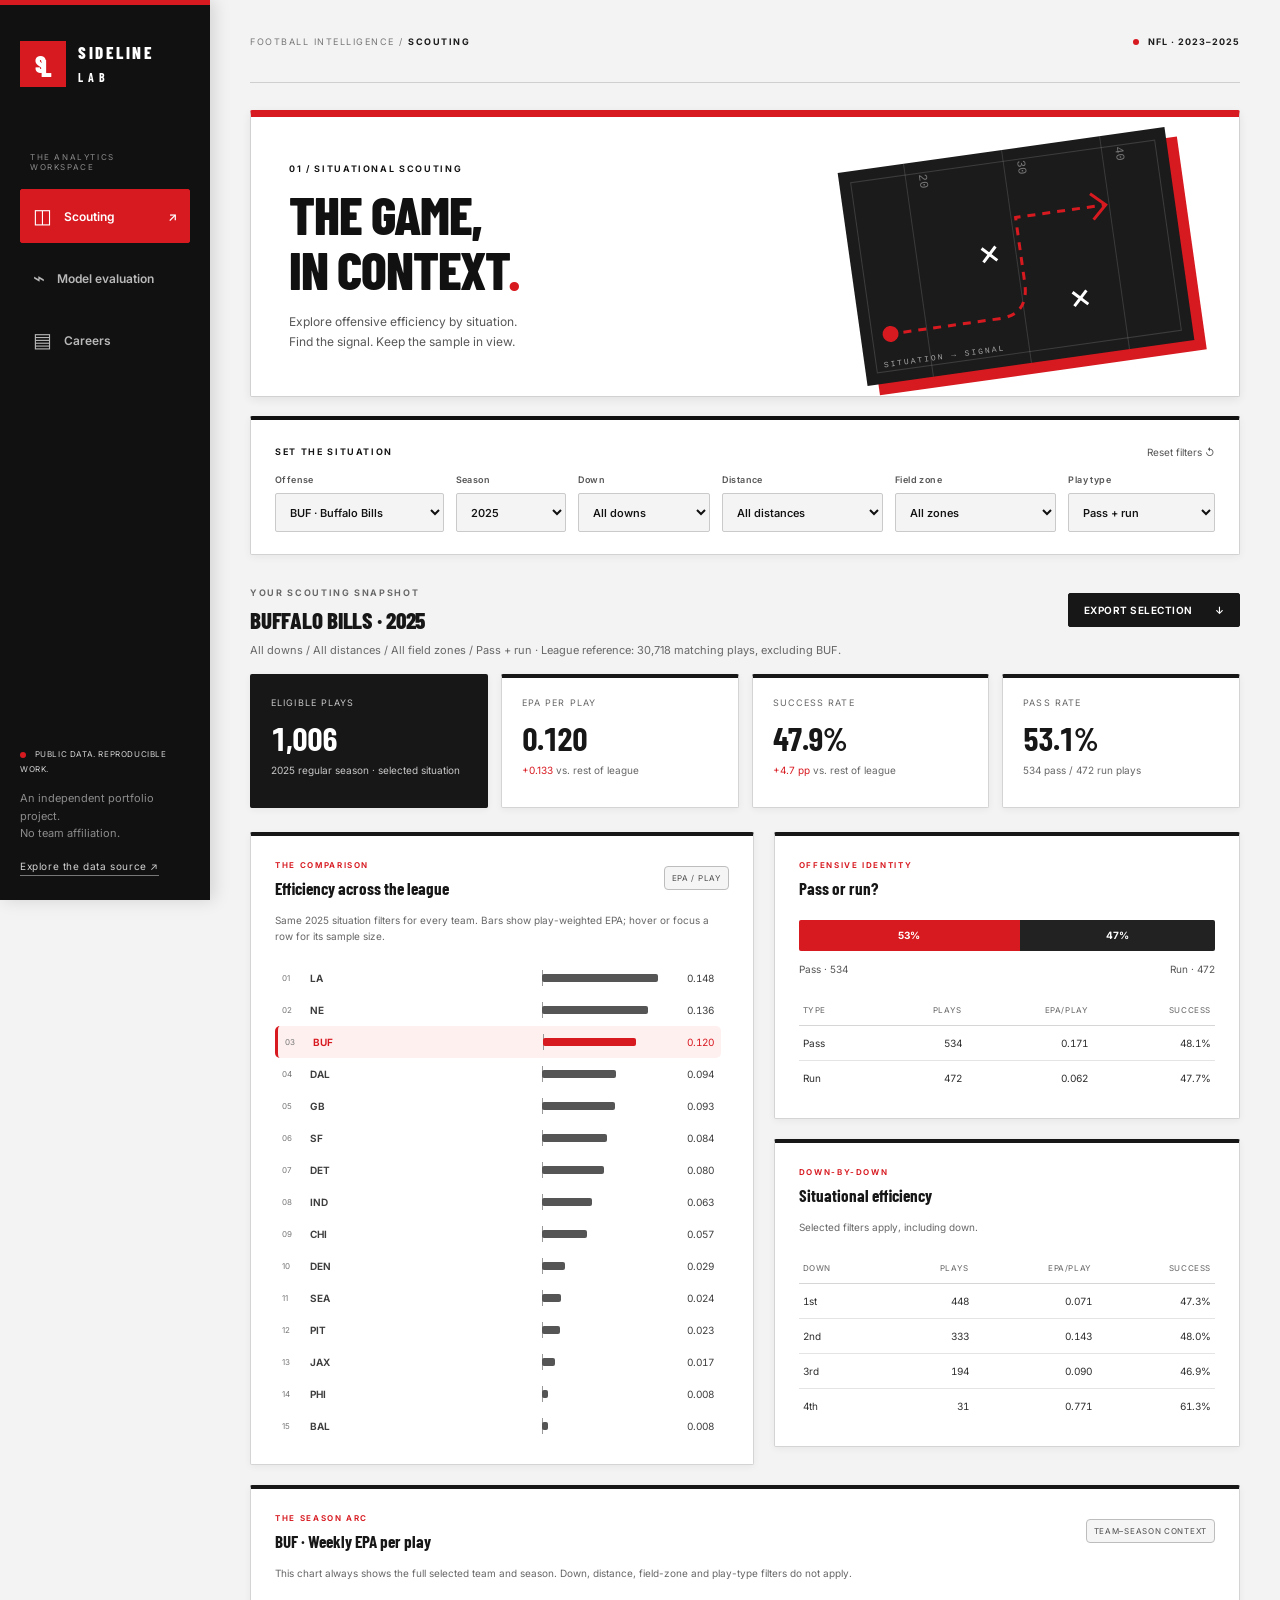
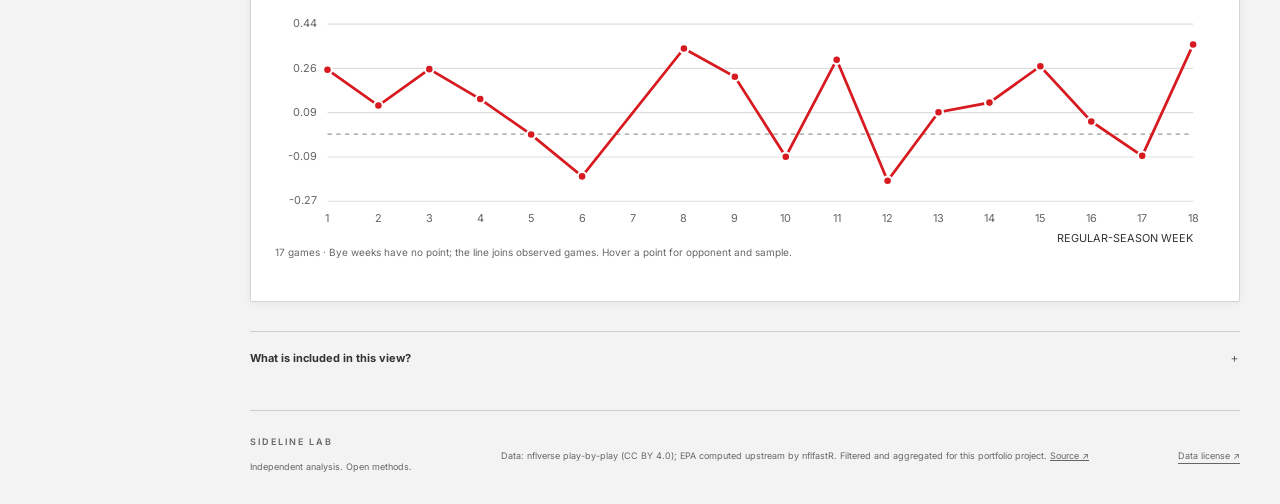
==== commit 163d0da0: "Use broadcast-style web typography" ====
--- a/web/index.html
+++ b/web/index.html
@@ -7,7 +7,10 @@
   <meta name="color-scheme" content="light">
   <meta name="theme-color" content="#111111">
   <title>Sideline Lab · Sports analytics</title>
-  <link rel="stylesheet" href="styles.css?v=20261101">
+  <link rel="preconnect" href="https://fonts.googleapis.com">
+  <link rel="preconnect" href="https://fonts.gstatic.com" crossorigin>
+  <link href="https://fonts.googleapis.com/css2?family=Barlow+Condensed:ital,wght@0,500;0,600;0,700;0,800;1,700&family=Inter:wght@400;500;600;700;800&display=swap" rel="stylesheet">
+  <link rel="stylesheet" href="styles.css?v=20261101b">
   <script src="app.js" defer></script>
 </head>
 <body>
--- a/web/styles.css
+++ b/web/styles.css
@@ -1,4 +1,4 @@
-:root{--bg:#f3f3f3;--panel:#fff;--panel-2:#f7f7f7;--line:#d6d6d6;--text:#171717;--muted:#666;--lime:#d71920;--cream:#fff;--ink:#151515;--orange:#b45309;--red:#d71920;--radius:3px;--sidebar:210px;--font-body:Arial,"Helvetica Neue",sans-serif;--font-display:"Arial Narrow","Roboto Condensed","Helvetica Neue Condensed",Impact,sans-serif;font-family:var(--font-body);color:var(--text);background:var(--bg);font-synthesis:none}
+:root{--bg:#f3f3f3;--panel:#fff;--panel-2:#f7f7f7;--line:#d6d6d6;--text:#171717;--muted:#666;--lime:#d71920;--cream:#fff;--ink:#151515;--orange:#b45309;--red:#d71920;--radius:3px;--sidebar:210px;--font-body:"Inter","Helvetica Neue",Arial,sans-serif;--font-display:"Barlow Condensed","Arial Narrow",sans-serif;font-family:var(--font-body);color:var(--text);background:var(--bg);font-synthesis:none}
 *{box-sizing:border-box}body{margin:0}button,input,select{font:inherit}button,a,select,input{ -webkit-tap-highlight-color:transparent}button,a{touch-action:manipulation}button{cursor:pointer}a{color:inherit}button:focus-visible,a:focus-visible,select:focus-visible,input:focus-visible,summary:focus-visible{outline:3px solid var(--orange);outline-offset:4px}button:disabled{cursor:not-allowed;opacity:.45}[hidden]{display:none!important}.skip-link{position:fixed;top:-100px;left:20px;z-index:100;background:var(--lime);color:var(--ink);padding:14px;border-radius:8px}.skip-link:focus{top:15px}.sidebar{position:fixed;inset:0 auto 0 0;width:var(--sidebar);padding:36px 20px 25px;background:#0d1715;border-right:1px solid #2a3a30;display:flex;flex-direction:column;z-index:10}.brand{display:flex;align-items:center;gap:12px;text-decoration:none;font-size:17px;letter-spacing:2.5px;line-height:1.35}.brand b{font-size:12px;letter-spacing:5px}.brand-mark{width:46px;height:46px;color:var(--ink);background:var(--lime);display:flex;align-items:center;justify-content:center;font-weight:850;font-size:24px;letter-spacing:-5px;transform:skew(-6deg);padding-right:5px}.brand-mark span{padding-top:9px}.sidebar-label{font-size:8px;letter-spacing:1.6px;color:#8d9c92;margin:65px 10px 17px}.tablist{display:flex;flex-direction:column;gap:8px}.tablist button{display:flex;align-items:center;gap:12px;color:var(--muted);border:1px solid transparent;background:transparent;padding:14px 12px;border-radius:8px;text-align:left;font-size:12px;font-weight:600;white-space:nowrap}.tablist button>span:first-child{font-size:20px;font-weight:400}.tablist button[aria-selected=true]{color:var(--lime);background:#223124;border-color:#3c4b2c}.nav-arrow{margin-left:auto}.sidebar-bottom{margin-top:auto;font-size:8px;line-height:1.8;letter-spacing:.6px;color:#b6c2b6}.sidebar-bottom p{font-size:11px;color:#83938a;letter-spacing:0;line-height:1.6;margin:14px 0}.sidebar-bottom a{font-size:10px;text-decoration:none;border-bottom:1px solid #5c6c58;padding-bottom:3px}.live-dot{display:inline-block;width:6px;height:6px;border-radius:50%;background:var(--lime);margin-right:6px;vertical-align:middle}main{margin-left:var(--sidebar);padding:0 40px;max-width:1800px}.topbar{display:flex;justify-content:space-between;gap:20px;align-items:center;height:83px;color:#889e92;font-size:9px;letter-spacing:1.5px;border-bottom:1px solid var(--line);margin-bottom:27px}.topbar b{color:var(--text);font-weight:500}.topbar-tag{color:#c3d1c3;font-size:9px;letter-spacing:1px}.hero{background:var(--cream);color:var(--ink);border-radius:var(--radius);min-height:285px;padding:32px 38px;display:flex;justify-content:space-between;align-items:center;overflow:hidden;position:relative}.eyebrow{font-size:9px;letter-spacing:1.65px;font-weight:650;margin:0 0 12px;line-height:1.5}.hero h1,.page-intro h1{font-size:clamp(34px,4.2vw,58px);font-weight:650;letter-spacing:-2.9px;line-height:1.02;margin:0 0 15px}.hero h1>span{color:#859c2c}.hero-copy{font-size:12px;line-height:1.65;color:#50604a;margin:0}.field-art{position:relative;width:330px;min-width:260px;height:215px;background:#213c2a;border-radius:10px;transform:rotate(-8deg);box-shadow:11px 11px 0 #d3d5bc;margin-right:20px;overflow:hidden}.field-art:after{content:"";position:absolute;inset:11px;border:1px solid #ffffff25;pointer-events:none}.field-line{position:absolute;top:0;bottom:0;width:1px;background:#d9e5d438}.line-1{left:20%}.line-2{left:50%}.line-3{left:80%}.field-art svg{position:absolute;inset:13px 0 0;width:100%;height:90%}.field-num{position:absolute;top:13px;color:#d5e5ca60;font:12px monospace;transform:rotate(90deg)}.n20{left:23%}.n30{left:53%}.n40{left:83%}.field-badge{position:absolute;bottom:14px;left:19px;color:#e6eddb8c;font:8px monospace;letter-spacing:2px}.filter-panel{background:var(--cream);color:var(--ink);padding:22px 24px;border-radius:12px;margin-top:19px}.filter-heading{display:flex;align-items:center;justify-content:space-between;margin-bottom:12px}.filter-heading .eyebrow{margin:0}.text-button{border:0;background:transparent;color:#4b5e40;font-size:10px;padding:4px 0}.filter-grid{display:grid;grid-template-columns:1.15fr .75fr .9fr 1.1fr 1.1fr 1fr;gap:12px}.filter-grid label{font-size:9px;color:#5b6551;letter-spacing:.4px;font-weight:600;display:flex;flex-direction:column;gap:8px}select,input{width:100%;min-height:39px;border:1px solid #c5cbb4;background:#e7e7d4;color:var(--ink);border-radius:6px;padding:9px 10px;font-size:11px;font-weight:550}input::placeholder{color:#79836d}select{cursor:pointer;padding-right:25px}.section-heading{display:flex;align-items:center;justify-content:space-between;gap:18px;margin-top:31px;margin-bottom:9px}.section-heading .eyebrow{color:var(--muted);margin-bottom:6px}h2{font-size:23px;letter-spacing:-.6px;margin:0;font-weight:550}h3{font-size:17px;letter-spacing:-.4px;margin:0;font-weight:550}.button{display:inline-flex;justify-content:center;align-items:center;gap:22px;border:1px solid #53644d;background:var(--lime);border-radius:6px;color:var(--ink);padding:10px 15px;font-size:10px;font-weight:650}.button.secondary{background:transparent;color:var(--text);border-color:#516043}.selection-summary{font-size:11px;color:var(--muted);margin:0 0 17px}.kpi-grid{display:grid;grid-template-columns:repeat(4,1fr);gap:13px;margin:16px 0 24px}.kpi{background:var(--panel);border:1px solid var(--line);border-radius:11px;padding:19px 20px;min-height:134px}.kpi:first-child{border-color:#647c48;background:#253425}.kpi-label{color:#a7b8a7;text-transform:uppercase;font-size:9px;letter-spacing:1.1px;display:flex;justify-content:space-between}.kpi-number{font-size:32px;letter-spacing:-1.1px;margin:14px 0 9px;font-weight:550;line-height:1}.kpi-number.lime{color:var(--lime)}.kpi-detail{font-size:10px;color:#a9b7a6;line-height:1.5;margin:0}.positive{color:var(--lime)}.negative{color:var(--orange)}.chart-grid{display:grid;grid-template-columns:1.08fr 1fr;gap:20px;align-items:stretch}.panel{background:var(--panel);border:1px solid var(--line);border-radius:12px;padding:23px 24px;min-width:0}.panel-heading{display:flex;justify-content:space-between;gap:12px;align-items:center;margin-bottom:14px}.panel-heading .eyebrow{font-size:8px;color:#9caf9b;margin-bottom:7px}.pill{font-size:8px;letter-spacing:.7px;border:1px solid #41513c;border-radius:4px;padding:6px 7px;color:#b6c5a9;white-space:nowrap;flex-shrink:0}.chart-note{font-size:10px;color:#9dae9f;line-height:1.6;margin:0 0 18px}.stack{display:flex;flex-direction:column;gap:20px}.leaderboard{max-height:479px;overflow-y:auto;padding-right:8px;scrollbar-color:#5e744c var(--panel);scrollbar-width:thin}.rank-row{display:grid;grid-template-columns:20px 44px 1fr 48px;gap:8px;align-items:center;padding:8px 7px;font-size:10px;border-radius:5px}.rank-row.selected{background:#2d412d}.rank{font-size:8px;color:#91a18f}.team-abbr{font-weight:650;color:#b8c5b3}.rank-row.selected .team-abbr{color:var(--lime)}.bar-track{height:16px;background:linear-gradient(to right,transparent calc(var(--zero) - .5px),#60705b calc(var(--zero) - .5px),#60705b calc(var(--zero) + .5px),transparent calc(var(--zero) + .5px));position:relative}.bar-fill{height:8px;border-radius:2px;position:absolute;top:4px;background:#6c8656;min-width:2px}.bar-fill.negative-bar{background:#a57e60}.rank-row.selected .bar-fill{background:var(--lime)}.rank-row .value{font-variant-numeric:tabular-nums;text-align:right;color:#b7c6b0}.rank-row.selected .value{color:var(--lime)}.rank-row small{font-size:8px;color:#8a9c87}.mix-bar{display:flex;height:31px;border-radius:5px;overflow:hidden;background:#2b3d31;margin:22px 0 12px}.mix-pass{background:var(--lime);color:#20321a}.mix-run{background:#76906c;color:#f3f4eb}.mix-bar>span{display:flex;align-items:center;justify-content:center;min-width:0;font-size:10px;font-weight:700;overflow:hidden;white-space:nowrap}.mix-labels{display:flex;justify-content:space-between;font-size:10px;color:#b2c2a8;margin-bottom:20px}.mini-table{width:100%;border-collapse:collapse;font-size:10px}.mini-table th{font-weight:450;font-size:8px;color:#92a58e;text-align:right;letter-spacing:.6px;text-transform:uppercase;padding:10px 4px;border-bottom:1px solid var(--line)}.mini-table td{padding:11px 4px;text-align:right;border-bottom:1px solid #ffffff08;font-variant-numeric:tabular-nums;color:#c9d2be}.mini-table th:first-child,.mini-table td:first-child{text-align:left}.mini-table tr:last-child td{border-bottom:0}.weekly-panel{margin-top:20px}.svg-chart{display:block;width:100%;height:auto;overflow:visible}.svg-chart text{font-family:inherit;font-size:10px;fill:#a7b99d}.svg-chart .grid-line{stroke:#3a4d3b;stroke-width:1}.svg-chart .zero-line{stroke:#809471;stroke-dasharray:4 4}.svg-chart .axis-title{font-size:10px;fill:#cad7be}.svg-chart .data-line{stroke:var(--lime);stroke-width:2.5;fill:none}.svg-chart .data-dot{fill:var(--lime);stroke:var(--panel);stroke-width:2}.chart-legend{display:flex;flex-wrap:wrap;justify-content:center;gap:22px;font-size:9px;color:#b4c5aa;margin-top:12px}.chart-legend>span{display:flex;align-items:center;gap:7px}.legend-dot{height:7px;width:7px;border-radius:50%;background:var(--lime)}.legend-line{height:0;width:19px;border-top:1px dashed #91a380}.methodology{border-top:1px solid var(--line);margin-top:29px;font-size:11px;color:var(--muted)}.methodology summary{list-style:none;display:flex;justify-content:space-between;cursor:pointer;padding:19px 0;color:#c7d2bc;font-size:11px}.methodology summary::-webkit-details-marker{display:none}.methodology>div{padding:0 0 18px;max-width:950px}.methodology p{line-height:1.8;margin:0 0 13px}.notice,.error-box{background:#2b3624;border:1px solid #566340;color:#c5d7ad;border-radius:8px;font-size:11px;line-height:1.65;padding:14px 17px;margin:18px 0}.notice b{color:#e0e8cb}.notice.warning{background:#3c3124;border-color:#856145;color:#f1c7a4}.error-box{background:#422d26;color:#ffcfba;border-color:#9d6e52}.error-box code{padding:2px 5px;background:#251e1b;border-radius:3px;color:#fff}.empty-state{color:var(--muted);padding:30px 12px;text-align:center;font-size:12px;line-height:1.7}.page-intro{padding:17px 0 20px}.page-intro .eyebrow{color:var(--lime);margin-bottom:20px}.page-intro h1{font-size:clamp(34px,4vw,54px);line-height:1.08}.page-intro h1>span{color:var(--lime)}.page-intro>p:last-child{font-size:12px;color:var(--muted);line-height:1.7;max-width:600px}.model-notice{margin:0 0 22px}.split-timeline{display:grid;grid-template-columns:repeat(3,1fr);gap:12px;margin-bottom:25px}.split-timeline>div{border:1px solid var(--line);padding:19px;border-radius:9px}.split-timeline span{font-size:8px;letter-spacing:1.3px;color:var(--muted)}.split-timeline b{display:block;margin:13px 0 8px;font-size:22px;letter-spacing:-.5px;font-weight:500}.split-timeline p{font-size:10px;line-height:1.7;color:var(--muted);margin:0}.split-timeline .heldout{background:var(--cream);color:var(--ink)}.split-timeline .heldout span,.split-timeline .heldout p{color:#5b6a4c}.model-grid{margin-bottom:20px}.metric-table td,.metric-table th{padding:15px 5px}.metric-table td strong{color:var(--lime);font-weight:550}.inset-note{padding:15px;background:#21321f;border-left:2px solid var(--lime);font-size:10px;line-height:1.8;color:#bdcdb0;margin-top:22px}.table-scroll{overflow-x:auto}.table-scroll table{min-width:500px}.career-stats{display:grid;grid-template-columns:repeat(4,1fr);gap:14px;margin:10px 0 20px}.career-stat{border-top:1px solid #6d8057;padding:15px 4px 0}.career-stat b{display:block;font-size:30px;font-weight:500;letter-spacing:-1px;color:var(--lime)}.career-stat span{font-size:10px;color:var(--muted);display:block;margin-top:6px}.career-filters{grid-template-columns:1.5fr 1fr 1fr 1.15fr}.muted{font-size:10px;color:var(--muted)}.job-list{display:grid;grid-template-columns:repeat(2,minmax(0,1fr));gap:15px;margin:20px 0 27px}.job-card{border:1px solid var(--line);background:var(--panel);border-radius:11px;padding:22px;display:flex;flex-direction:column;min-width:0}.job-topline{display:flex;justify-content:space-between;align-items:center;gap:9px}.job-league{font-size:8px;letter-spacing:1px;color:var(--lime);border:1px solid #5e7148;border-radius:4px;padding:4px 6px}.job-status{font-size:9px;color:#c2cbb8;text-align:right;line-height:1.5}.job-status.verified{color:var(--lime)}.job-status.conflict{color:var(--orange)}.job-card h3{font-size:17px;line-height:1.4;margin:17px 0 8px}.job-team{font-size:11px;color:#bdcbb4;margin:0 0 7px}.job-location{font-size:10px;color:var(--muted);margin:0 0 16px;line-height:1.6}.skill-tags{display:flex;flex-wrap:wrap;gap:6px;margin-bottom:19px}.skill-tag{font-size:9px;padding:5px 7px;border-radius:4px;background:#29382a;color:#bbcaad}.job-card .job-source{font-size:10px;margin-top:auto;display:flex;align-items:center;justify-content:space-between;text-decoration:none;border-top:1px solid var(--line);padding-top:15px;color:var(--text)}.job-source:hover{color:var(--lime)}.job-card .job-note{font-size:10px;line-height:1.65;color:#afbea4;margin:0 0 16px}.coverage-panel{margin-top:26px}.coverage-table th:nth-child(1),.coverage-table td:nth-child(1){min-width:150px}.coverage-table td{white-space:normal;text-align:left;line-height:1.6;vertical-align:top}.coverage-table th{text-align:left}.coverage-table td a{color:var(--lime);font-size:10px;text-decoration:underline;text-underline-offset:3px}.coverage-table .coverage-notes{font-size:9px;color:#91a38a;max-width:320px}.status-badge{display:inline-block;font-size:8px;text-transform:uppercase;letter-spacing:.6px;padding:4px 6px;border:1px solid #4b6042;border-radius:4px;color:#c4d7b0}.status-badge.blocked,.status-badge.unreviewed{color:#e2ba8a;border-color:#6e5941}.loading{padding:80px 25px;text-align:center;font-size:15px;color:var(--muted)}footer{display:flex;align-items:center;justify-content:space-between;gap:24px;border-top:1px solid var(--line);margin-top:25px;padding:25px 0 30px;color:#8ea084}footer>div{min-width:160px}footer b{font-size:9px;letter-spacing:2px;font-weight:600;display:block;margin-bottom:7px}footer span{font-size:9px}footer p{font-size:9px;line-height:1.7;max-width:590px;margin:0}footer>a{font-size:9px;white-space:nowrap;text-underline-offset:4px}
 @media(min-width:1550px){main{padding:0 60px}.hero{min-height:310px}.field-art{width:390px;height:230px;margin-right:70px}}
 @media(max-width:1150px){:root{--sidebar:175px}.sidebar{padding:28px 13px}.brand{gap:9px;font-size:14px;letter-spacing:2px}.brand-mark{width:39px;height:39px;font-size:21px}.sidebar-label{font-size:7px;letter-spacing:1px}.tablist button{font-size:11px;gap:8px;padding:12px 9px}main{padding:0 24px}.hero{padding:29px;min-height:260px}.field-art{width:270px;min-width:230px;margin-right:0;height:190px}.filter-grid{gap:8px}.filter-panel{padding:19px}.kpi{padding:16px 14px}.kpi-number{font-size:28px}.panel{padding:20px}.pill{font-size:7px}.chart-grid{gap:15px}h3{font-size:16px}}
@@ -10,6 +10,10 @@
 body{background:var(--bg);color:var(--text)}
 .brand,.hero h1,.page-intro h1,h2,h3,.kpi-number,.career-stat b,.split-timeline b{font-family:var(--font-display);font-stretch:condensed}
 .hero h1,.page-intro h1,h2{font-weight:800;text-transform:uppercase}
+.hero h1,.page-intro h1{letter-spacing:-1.2px}
+h2{letter-spacing:-.25px}
+h3{letter-spacing:0;font-weight:700}
+.kpi-number,.career-stat b,.split-timeline b{font-weight:700;font-variant-numeric:tabular-nums}
 .sidebar{background:#111;border-right:0;border-top:5px solid var(--red);box-shadow:4px 0 16px #0002}
 .brand{color:#fff;font-weight:800}
 .brand-mark{background:var(--red);color:#fff;border-radius:0;transform:none}
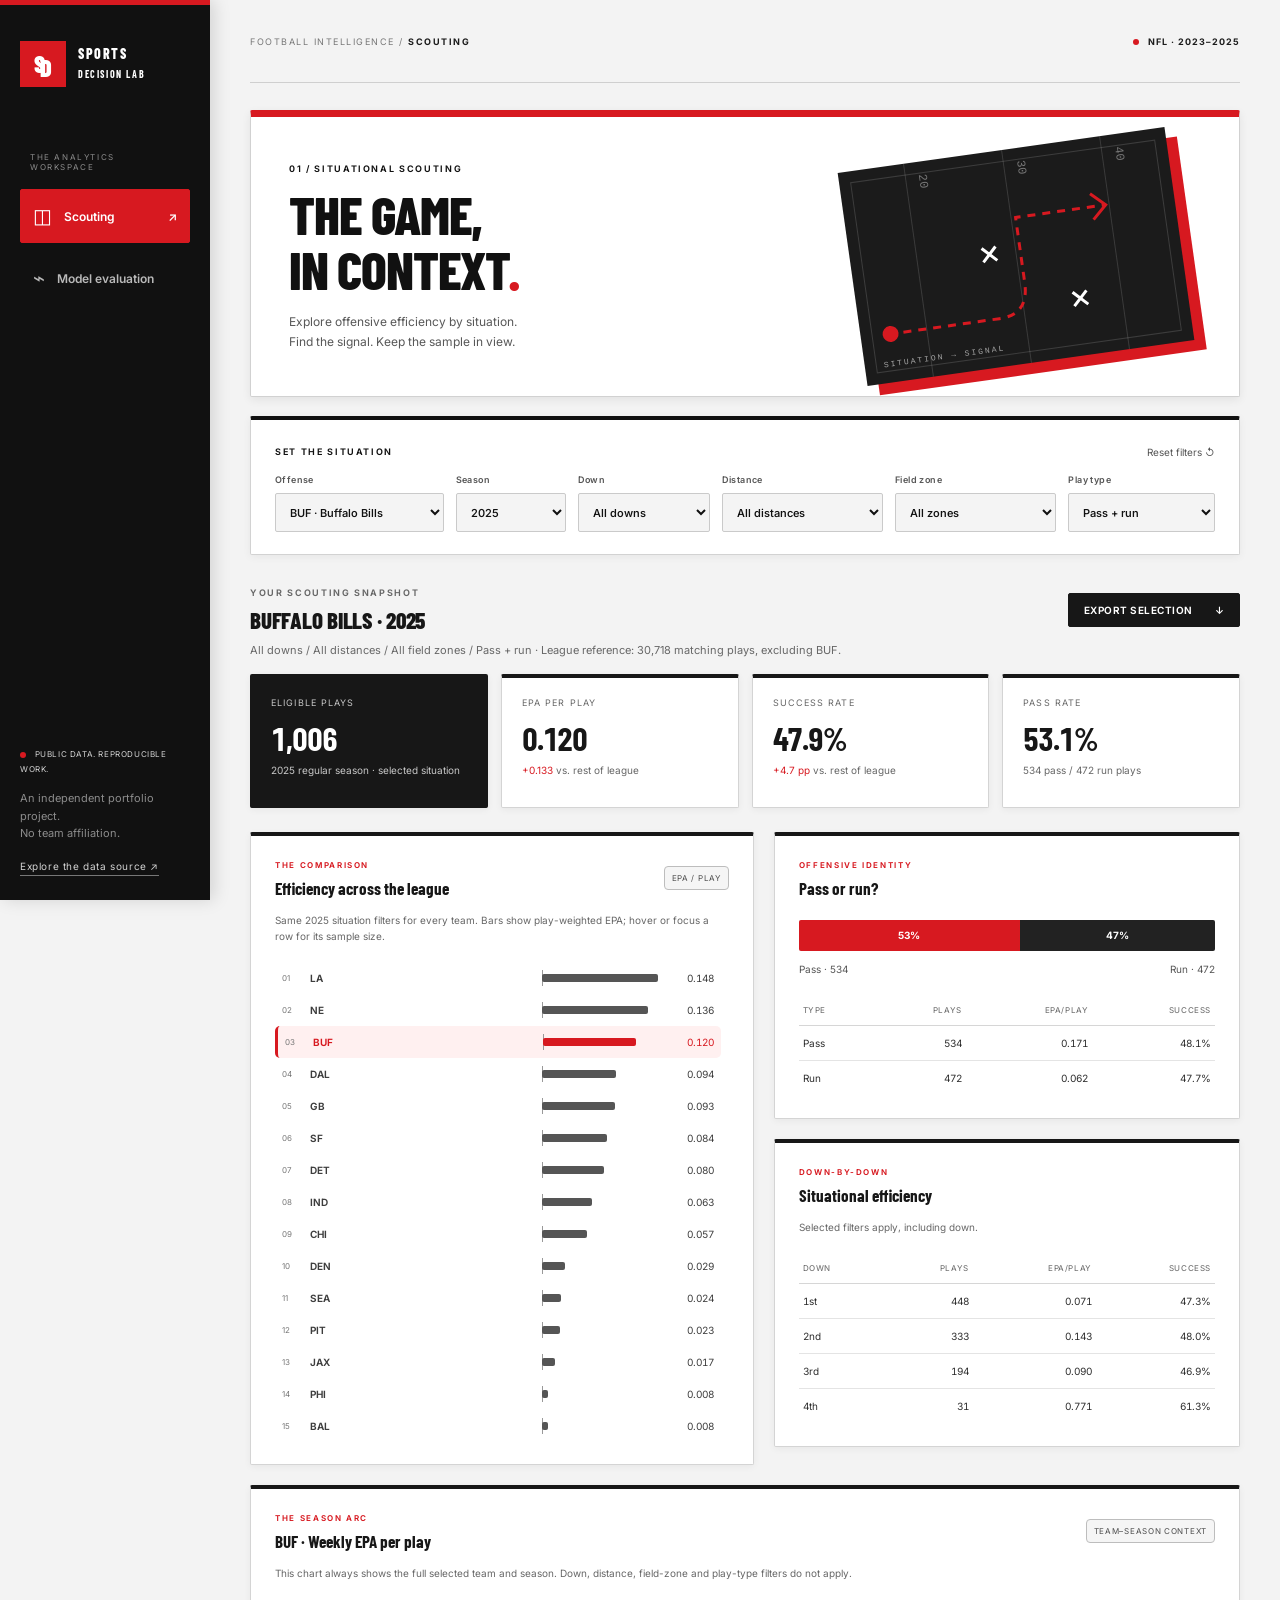
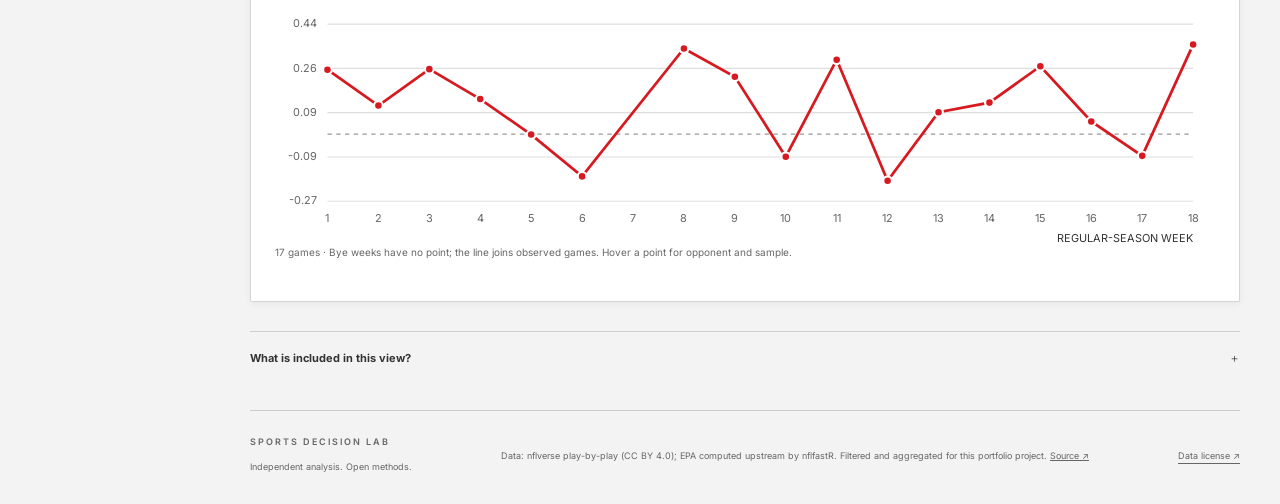
==== commit dc7cabba: "Rename project and remove careers dashboard" ====
--- a/web/index.html
+++ b/web/index.html
@@ -3,25 +3,24 @@
 <head>
   <meta charset="utf-8">
   <meta name="viewport" content="width=device-width, initial-scale=1">
-  <meta name="description" content="Sideline Lab: reproducible NFL situational scouting, honest model evaluation, and a sourced sports analytics career tracker.">
+  <meta name="description" content="Sports Decision Lab: reproducible NFL situational scouting and honest model evaluation.">
   <meta name="color-scheme" content="light">
   <meta name="theme-color" content="#111111">
-  <title>Sideline Lab · Sports analytics</title>
+  <title>Sports Decision Lab · Sports analytics</title>
   <link rel="preconnect" href="https://fonts.googleapis.com">
   <link rel="preconnect" href="https://fonts.gstatic.com" crossorigin>
   <link href="https://fonts.googleapis.com/css2?family=Barlow+Condensed:ital,wght@0,500;0,600;0,700;0,800;1,700&family=Inter:wght@400;500;600;700;800&display=swap" rel="stylesheet">
   <link rel="stylesheet" href="styles.css?v=20261101b">
-  <script src="app.js" defer></script>
+  <script src="app.js?v=20261101c" defer></script>
 </head>
 <body>
   <a class="skip-link" href="#main">Skip to dashboard</a>
   <aside class="sidebar">
-    <a class="brand" href="#scouting" aria-label="Sideline Lab home"><span class="brand-mark">S<span>L</span></span><span>SIDELINE<br><b>LAB</b></span></a>
+    <a class="brand" href="#scouting" aria-label="Sports Decision Lab home"><span class="brand-mark">S<span>D</span></span><span class="brand-name">SPORTS<br><b>DECISION LAB</b></span></a>
     <p class="sidebar-label">THE ANALYTICS WORKSPACE</p>
     <nav class="tablist" role="tablist" aria-label="Dashboard views">
       <button id="tab-scouting" role="tab" aria-selected="true" aria-controls="scouting" tabindex="0" data-tab="scouting"><span aria-hidden="true">◫</span> Scouting <span class="nav-arrow" aria-hidden="true">↗</span></button>
       <button id="tab-model" role="tab" aria-selected="false" aria-controls="model" tabindex="-1" data-tab="model"><span aria-hidden="true">⌁</span> Model evaluation</button>
-      <button id="tab-careers" role="tab" aria-selected="false" aria-controls="careers" tabindex="-1" data-tab="careers"><span aria-hidden="true">▤</span> Careers</button>
     </nav>
     <div class="sidebar-bottom"><span class="live-dot"></span> PUBLIC DATA. REPRODUCIBLE WORK.<p>An independent portfolio project.<br>No team affiliation.</p><a href="https://github.com/nflverse/nflverse-data/releases/tag/pbp" target="_blank" rel="noopener noreferrer">Explore the data source ↗</a></div>
   </aside>
@@ -57,16 +56,7 @@
       <article class="panel"><div class="panel-heading"><div><p class="eyebrow">THE EVIDENCE</p><h3>Calibration detail</h3></div></div><div id="calibration-table" class="table-scroll"></div></article>
       <details class="methodology"><summary>Model design and limitations <span aria-hidden="true">＋</span></summary><div><p id="model-method"></p><p id="model-features"></p><p>The constant baseline predicts the 2023–2024 training success rate for every test play. AUC measures discrimination; Brier score and log loss measure probability quality. Lower Brier/log loss and higher AUC are better. A modest AUC can coexist with a small improvement in calibration-oriented scores.</p><p>Player identity, personnel, defensive alignment, play design and injuries are absent. This is a simple benchmark, not a production scouting system. Intervals for calibration are binomial summaries; game-cluster bootstrap uncertainty for the Brier difference is conditional on the fitted model and does not include model-training uncertainty.</p></div></details>
     </section>
-    <section id="careers" class="view" role="tabpanel" aria-labelledby="tab-careers" hidden>
-      <div class="page-intro"><p class="eyebrow">03 / THE CAREER LANDSCAPE</p><h1>Build for the<br>work teams need<span>.</span></h1><p>Analyst, data science and data engineering leads, with source links and visible review limits.</p></div>
-      <div id="career-error" class="error-box" hidden></div>
-      <div id="career-stats" class="career-stats"></div>
-      <div class="notice"><b>A readable listing is a lead.</b> “Application form verified” means a form was visible when checked. “Listed” means the source was accessible; ongoing acceptance may need confirmation. Blocked and unreviewed boards do not mean zero vacancies.</div>
-      <section class="filter-panel" aria-label="Career filters"><div class="filter-grid career-filters"><label>Search<input id="career-search" type="search" placeholder="Team, title or skill…"></label><label>League<select id="career-league"><option value="all">All leagues</option></select></label><label>Role family<select id="career-family"><option value="all">All role families</option></select></label><label>Evidence status<select id="career-status"><option value="all">All statuses</option></select></label></div></section>
-      <div class="section-heading"><div><p class="eyebrow">SOURCE-LINKED OPPORTUNITIES</p><h2 id="career-result-count" aria-live="polite">Role leads</h2></div><span id="checked-on" class="muted"></span></div><div id="job-list" class="job-list"></div>
-      <article class="panel coverage-panel"><div class="panel-heading"><div><p class="eyebrow">COVERAGE IS PART OF THE RESULT</p><h3>Team career-board review</h3></div></div><p class="chart-note">This inventory defines the research scope. Dynamic or inaccessible boards remain visible. The table follows the selected league and search.</p><div id="coverage-table" class="table-scroll"></div></article>
-    </section>
-    <footer><div><b>SIDELINE LAB</b><span>Independent analysis. Open methods.</span></div><p id="attribution">Data: nflverse · EPA: nflfastR · CC BY 4.0</p><a href="https://creativecommons.org/licenses/by/4.0/" target="_blank" rel="noopener noreferrer">Data license ↗</a></footer>
+    <footer><div><b>SPORTS DECISION LAB</b><span>Independent analysis. Open methods.</span></div><p id="attribution">Data: nflverse · EPA: nflfastR · CC BY 4.0</p><a href="https://creativecommons.org/licenses/by/4.0/" target="_blank" rel="noopener noreferrer">Data license ↗</a></footer>
   </main>
 </body>
 </html>
--- a/web/styles.css
+++ b/web/styles.css
@@ -16,6 +16,8 @@
 .kpi-number,.career-stat b,.split-timeline b{font-weight:700;font-variant-numeric:tabular-nums}
 .sidebar{background:#111;border-right:0;border-top:5px solid var(--red);box-shadow:4px 0 16px #0002}
 .brand{color:#fff;font-weight:800}
+.brand-name{font-size:14px;letter-spacing:1.5px}
+.brand-name b{font-size:10px;letter-spacing:1.6px}
 .brand-mark{background:var(--red);color:#fff;border-radius:0;transform:none}
 .sidebar-label{color:#8b8b8b}
 .tablist button{color:#b9b9b9;border-radius:2px}
